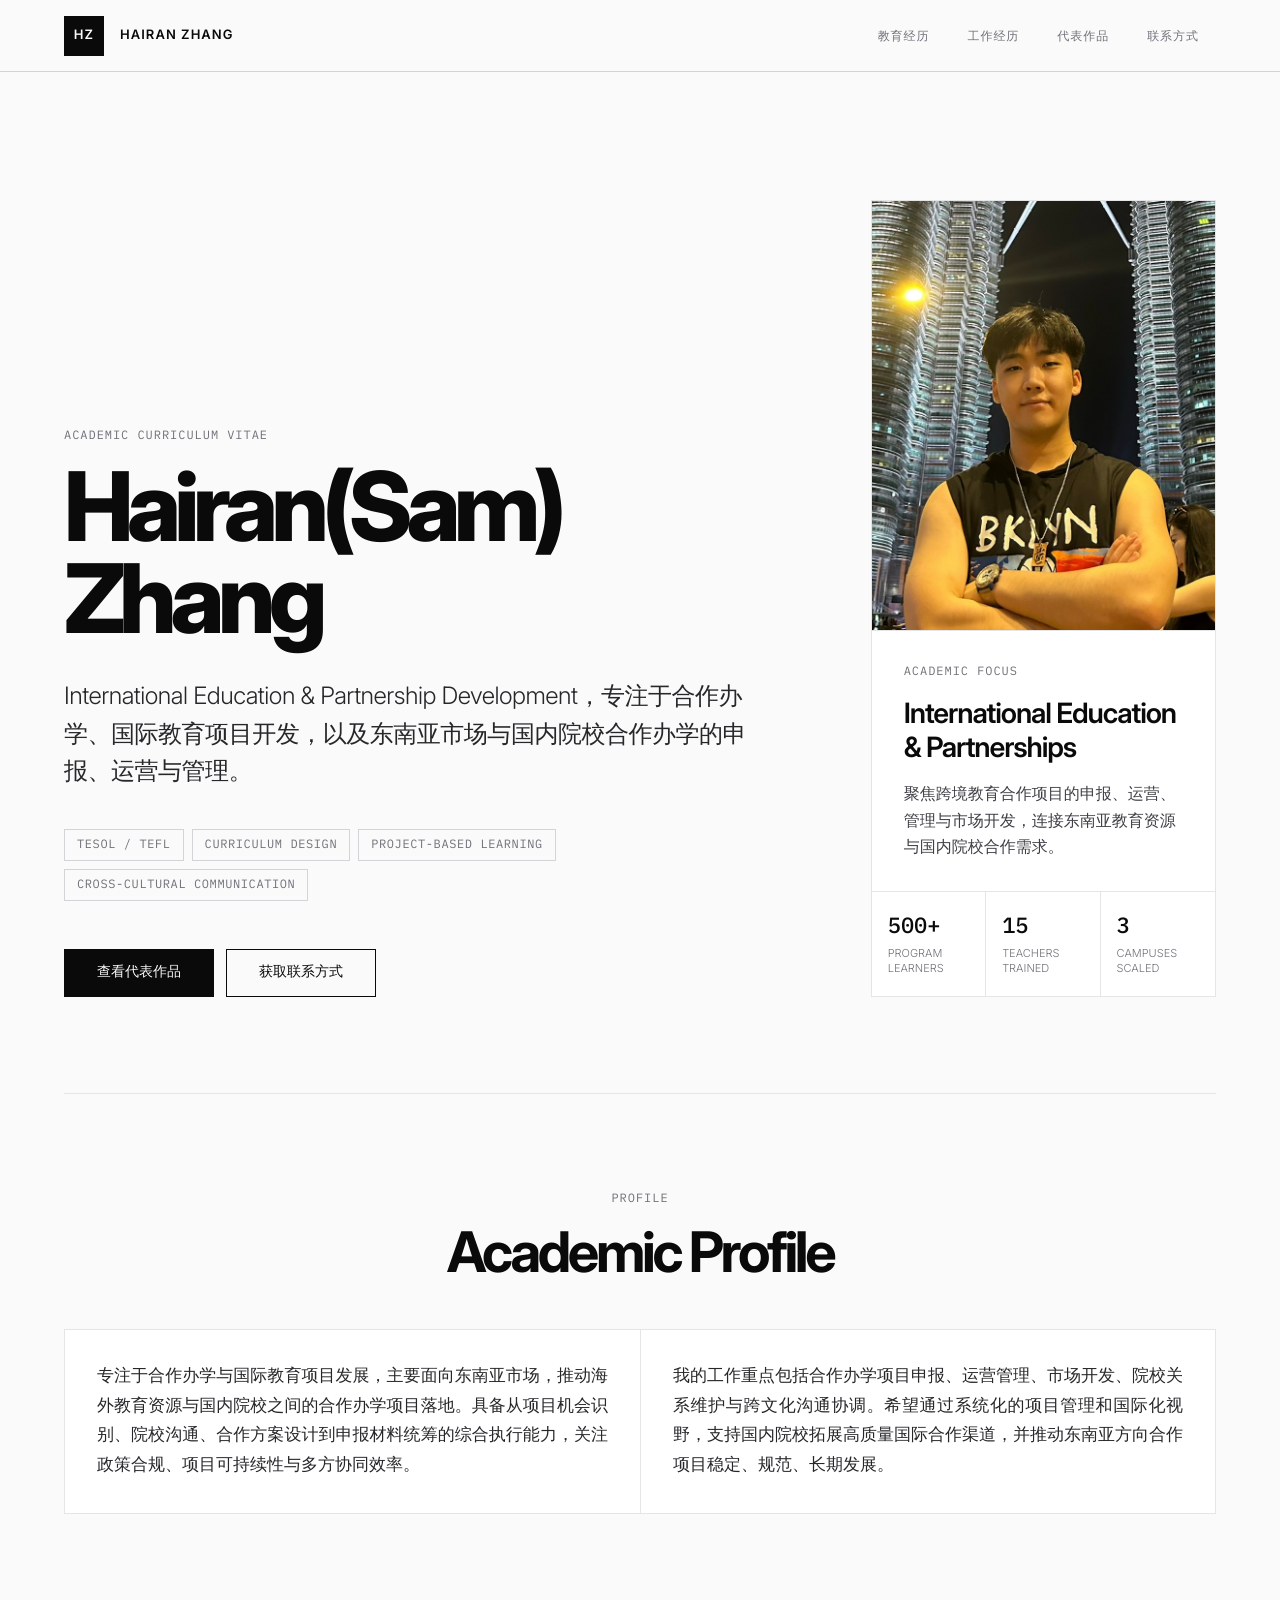
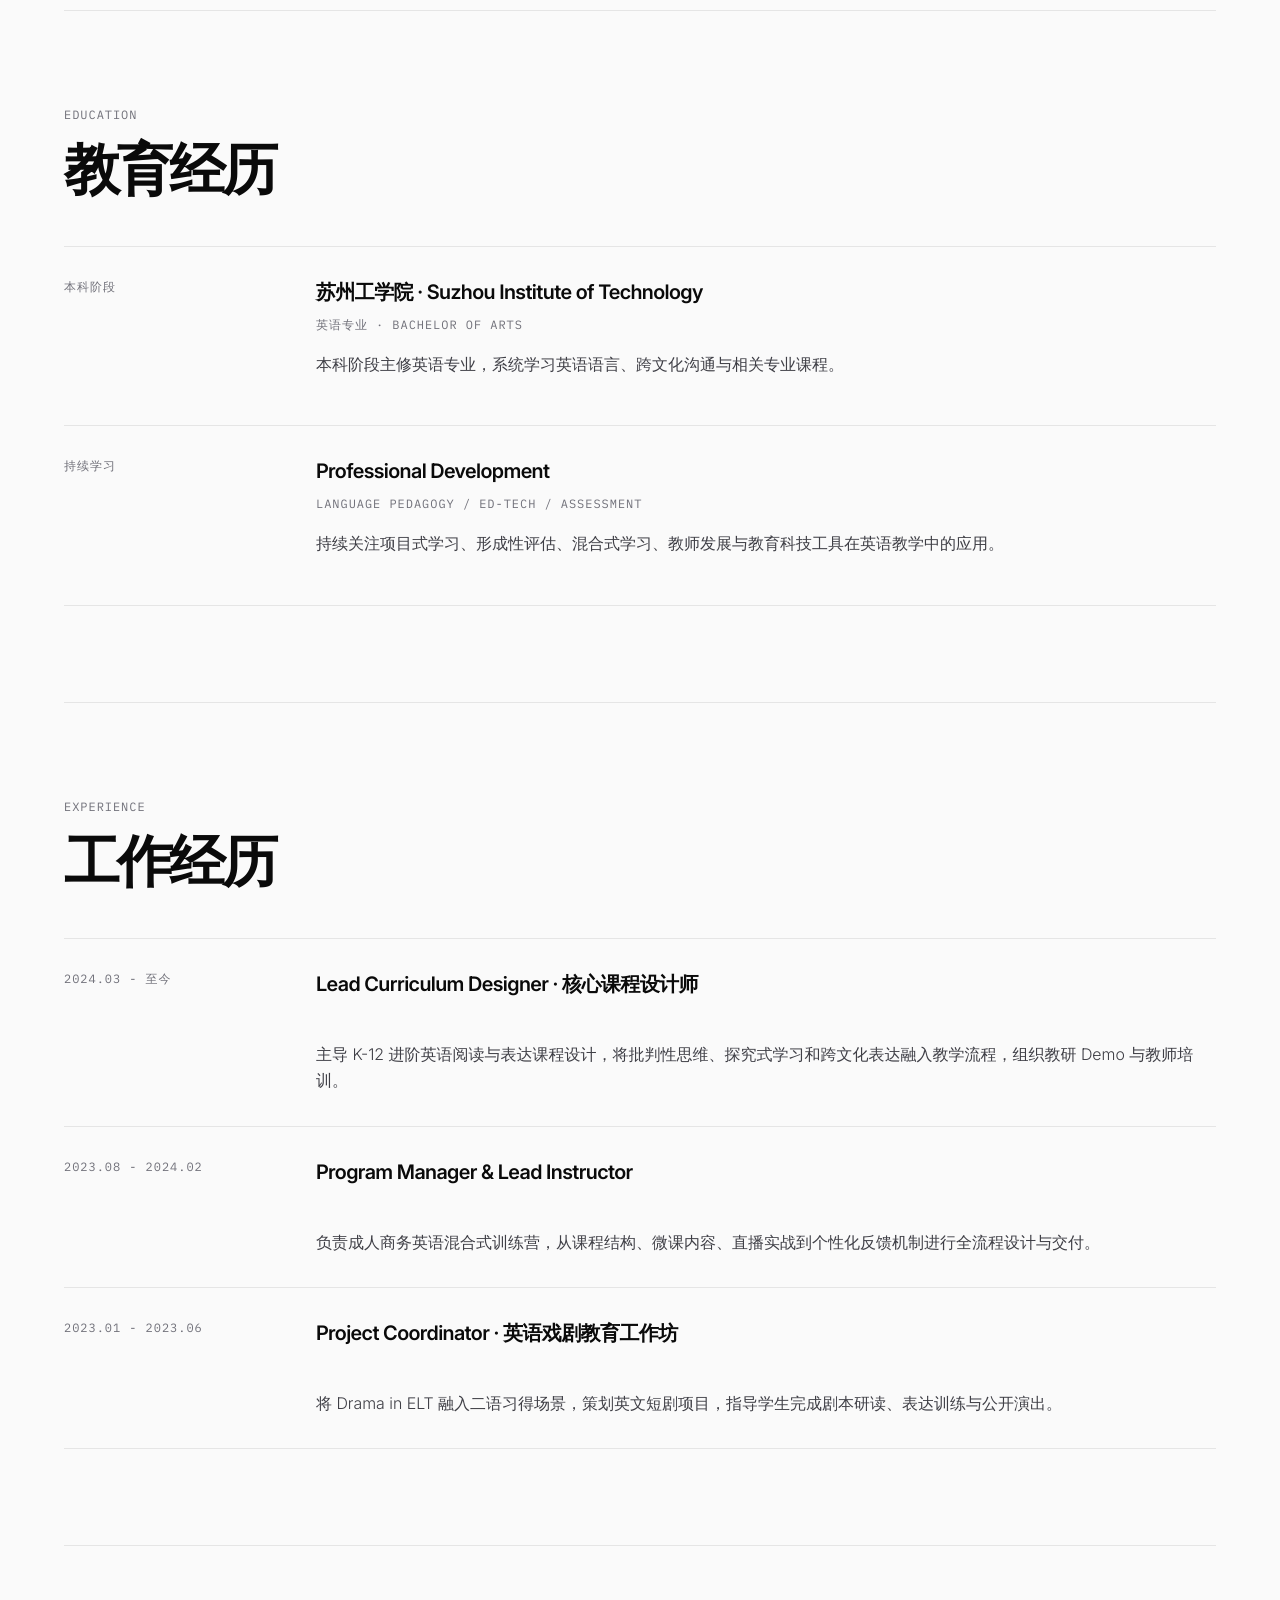
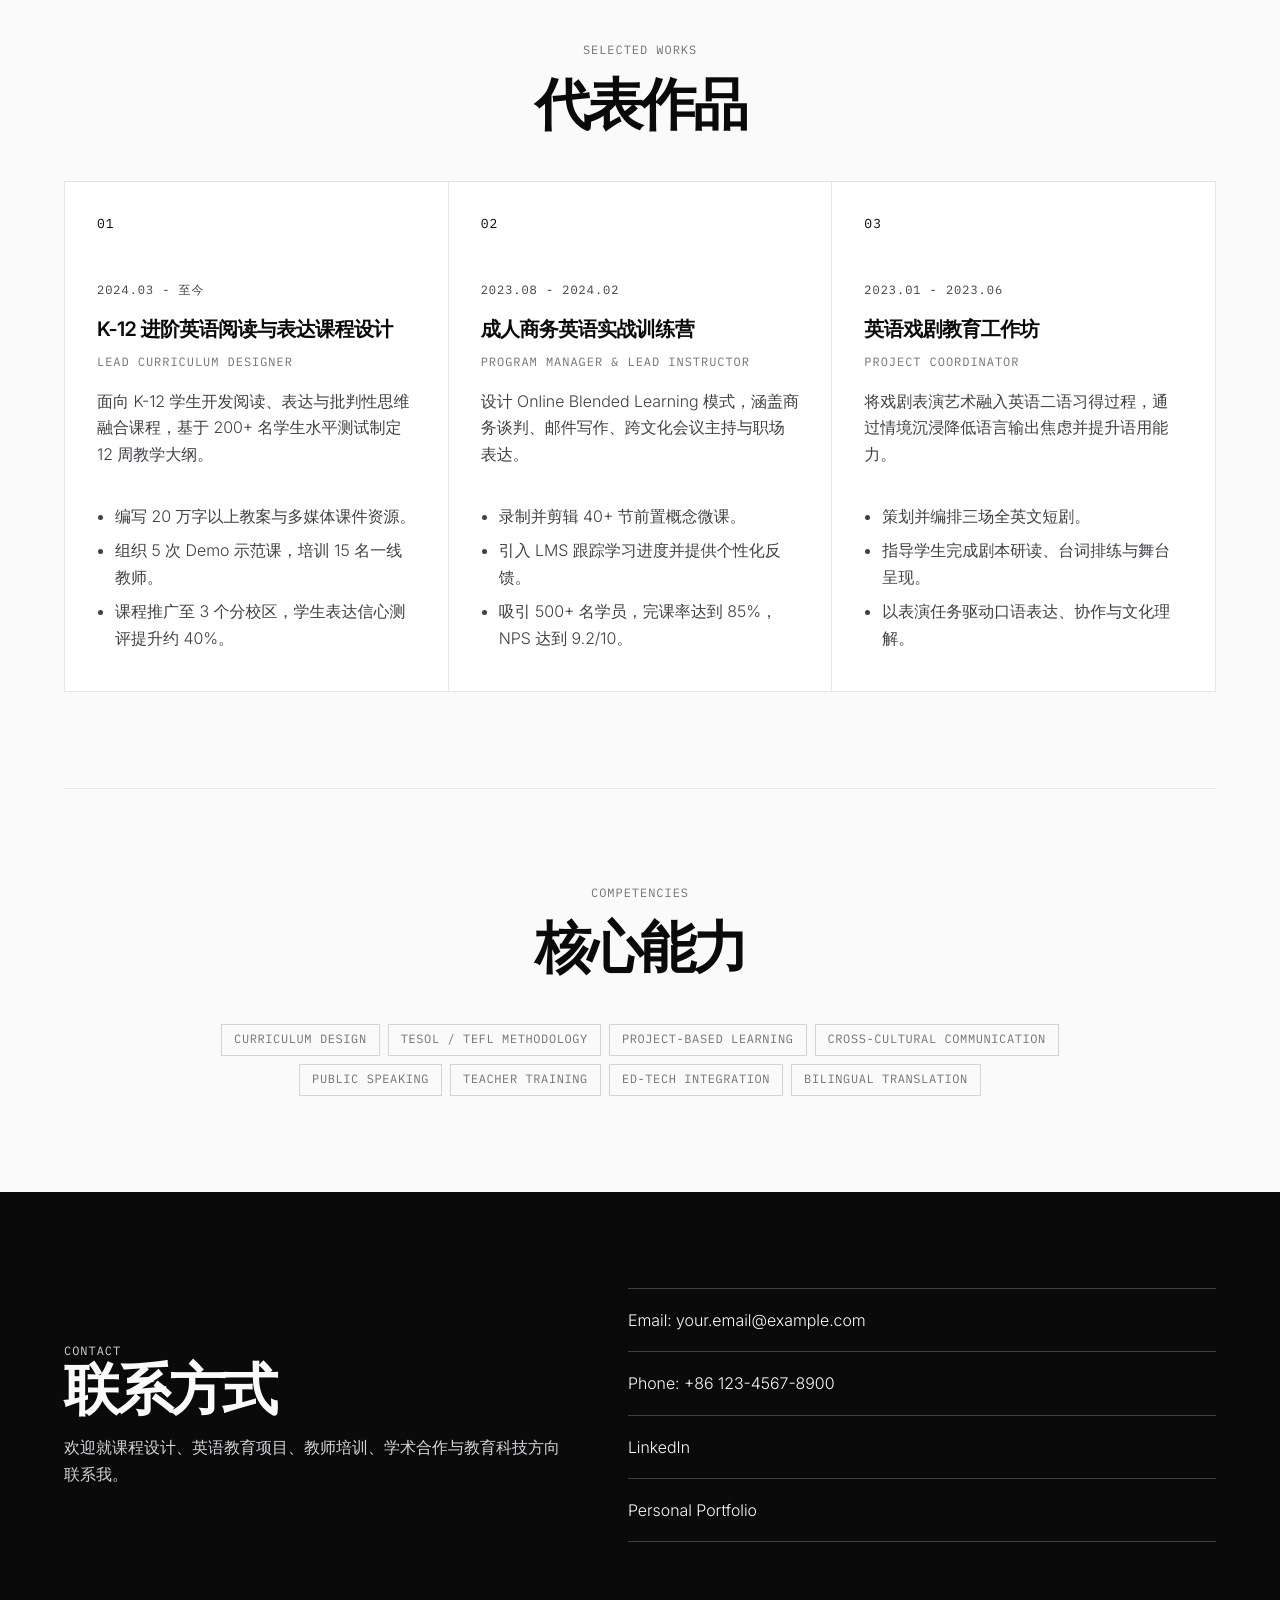
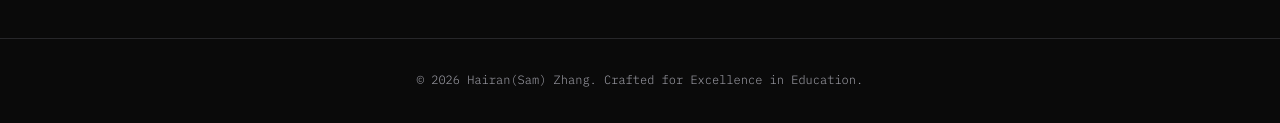
==== index.html @ f19b1bd4 "Update CV education details" ====
<!DOCTYPE html>
<html lang="zh-CN">
<head>
  <meta charset="UTF-8" />
  <meta name="viewport" content="width=device-width, initial-scale=1.0" />
  <meta name="description" content="Hairan(Sam) Zhang 的 academic CV 网页，展示教育经历、工作经历、代表作品与联系方式。" />
  <meta name="keywords" content="Hairan Zhang, Sam Zhang, Academic CV, English Education, Curriculum Design, TESOL" />
  <meta name="author" content="Hairan(Sam) Zhang" />
  <title>Hairan(Sam) Zhang | Academic CV</title>
  <link rel="preconnect" href="https://fonts.googleapis.com" />
  <link rel="preconnect" href="https://fonts.gstatic.com" crossorigin />
  <link href="https://fonts.googleapis.com/css2?family=IBM+Plex+Mono:wght@400;500&family=Inter:wght@300;400;500;600;700;800&display=swap" rel="stylesheet" />
  <link rel="stylesheet" href="./styles.css" />
</head>
<body>
  <div class="ambient ambient-one"></div>
  <div class="ambient ambient-two"></div>

  <header class="site-header">
    <a class="logo" href="#home" aria-label="返回首页">
      <span>HZ</span>
      Hairan Zhang
    </a>

    <button class="menu-button" type="button" aria-label="打开导航菜单">
      <span></span>
      <span></span>
      <span></span>
    </button>

    <nav class="nav" aria-label="主导航">
      <a href="#education">教育经历</a>
      <a href="#experience">工作经历</a>
      <a href="#works">代表作品</a>
      <a href="#contact">联系方式</a>
    </nav>
  </header>

  <main>
    <section id="home" class="hero academic-hero">
      <div class="hero-content">
        <p class="eyebrow">Academic Curriculum Vitae</p>
        <h1>Hairan(Sam) Zhang</h1>
        <p class="hero-text">
          International Education & Partnership Development，专注于合作办学、国际教育项目开发，以及东南亚市场与国内院校合作办学的申报、运营与管理。
        </p>

        <div class="hero-meta" aria-label="研究方向">
          <span>TESOL / TEFL</span>
          <span>Curriculum Design</span>
          <span>Project-Based Learning</span>
          <span>Cross-Cultural Communication</span>
        </div>

        <div class="hero-actions">
          <a class="button primary" href="#works">查看代表作品</a>
          <a class="button secondary" href="#contact">获取联系方式</a>
        </div>
      </div>

      <aside class="profile-panel" aria-label="个人概览">
        <div class="portrait-ring">
          <img src="./assets/hairan-zhang.jpeg" alt="Hairan Zhang 头像" />
        </div>
        <div class="profile-card-body">
          <p class="panel-label">Academic Focus</p>
          <h2>International Education & Partnerships</h2>
          <p>
            聚焦跨境教育合作项目的申报、运营、管理与市场开发，连接东南亚教育资源与国内院校合作需求。
          </p>
        </div>
        <div class="stats-grid">
          <div>
            <strong>500+</strong>
            <span>Program Learners</span>
          </div>
          <div>
            <strong>15</strong>
            <span>Teachers Trained</span>
          </div>
          <div>
            <strong>3</strong>
            <span>Campuses Scaled</span>
          </div>
        </div>
      </aside>
    </section>

    <section class="section intro-section">
      <div class="section-heading centered">
        <p>Profile</p>
        <h2>Academic Profile</h2>
      </div>
      <div class="statement-card">
        <p>
          专注于合作办学与国际教育项目发展，主要面向东南亚市场，推动海外教育资源与国内院校之间的合作办学项目落地。具备从项目机会识别、院校沟通、合作方案设计到申报材料统筹的综合执行能力，关注政策合规、项目可持续性与多方协同效率。
        </p>
        <p>
          我的工作重点包括合作办学项目申报、运营管理、市场开发、院校关系维护与跨文化沟通协调。希望通过系统化的项目管理和国际化视野，支持国内院校拓展高质量国际合作渠道，并推动东南亚方向合作项目稳定、规范、长期发展。
        </p>
      </div>
    </section>

    <section id="education" class="section fancy-section">
      <div class="section-heading">
        <p>Education</p>
        <h2>教育经历</h2>
      </div>

      <div class="academic-list">
        <article class="academic-item featured">
          <div class="date-pill">本科阶段</div>
          <div>
            <h3>苏州工学院 · Suzhou Institute of Technology</h3>
            <p class="role">英语专业 · Bachelor of Arts</p>
            <p>本科阶段主修英语专业，系统学习英语语言、跨文化沟通与相关专业课程。</p>
          </div>
        </article>

        <article class="academic-item">
          <div class="date-pill">持续学习</div>
          <div>
            <h3>Professional Development</h3>
            <p class="role">Language Pedagogy / Ed-Tech / Assessment</p>
            <p>持续关注项目式学习、形成性评估、混合式学习、教师发展与教育科技工具在英语教学中的应用。</p>
          </div>
        </article>
      </div>
    </section>

    <section id="experience" class="section">
      <div class="section-heading">
        <p>Experience</p>
        <h2>工作经历</h2>
      </div>

      <div class="timeline luxe-timeline">
        <article>
          <span>2024.03 - 至今</span>
          <h3>Lead Curriculum Designer · 核心课程设计师</h3>
          <p>主导 K-12 进阶英语阅读与表达课程设计，将批判性思维、探究式学习和跨文化表达融入教学流程，组织教研 Demo 与教师培训。</p>
        </article>
        <article>
          <span>2023.08 - 2024.02</span>
          <h3>Program Manager & Lead Instructor</h3>
          <p>负责成人商务英语混合式训练营，从课程结构、微课内容、直播实战到个性化反馈机制进行全流程设计与交付。</p>
        </article>
        <article>
          <span>2023.01 - 2023.06</span>
          <h3>Project Coordinator · 英语戏剧教育工作坊</h3>
          <p>将 Drama in ELT 融入二语习得场景，策划英文短剧项目，指导学生完成剧本研读、表达训练与公开演出。</p>
        </article>
      </div>
    </section>

    <section id="works" class="section fancy-section">
      <div class="section-heading centered">
        <p>Selected Works</p>
        <h2>代表作品</h2>
      </div>

      <div class="works-grid">
        <article class="work-card">
          <div class="work-index">01</div>
          <p class="work-date">2024.03 - 至今</p>
          <h3>K-12 进阶英语阅读与表达课程设计</h3>
          <p class="work-role">Lead Curriculum Designer</p>
          <p>面向 K-12 学生开发阅读、表达与批判性思维融合课程，基于 200+ 名学生水平测试制定 12 周教学大纲。</p>
          <ul>
            <li>编写 20 万字以上教案与多媒体课件资源。</li>
            <li>组织 5 次 Demo 示范课，培训 15 名一线教师。</li>
            <li>课程推广至 3 个分校区，学生表达信心测评提升约 40%。</li>
          </ul>
        </article>

        <article class="work-card highlight-card">
          <div class="work-index">02</div>
          <p class="work-date">2023.08 - 2024.02</p>
          <h3>成人商务英语实战训练营</h3>
          <p class="work-role">Program Manager & Lead Instructor</p>
          <p>设计 Online Blended Learning 模式，涵盖商务谈判、邮件写作、跨文化会议主持与职场表达。</p>
          <ul>
            <li>录制并剪辑 40+ 节前置概念微课。</li>
            <li>引入 LMS 跟踪学习进度并提供个性化反馈。</li>
            <li>吸引 500+ 名学员，完课率达到 85%，NPS 达到 9.2/10。</li>
          </ul>
        </article>

        <article class="work-card">
          <div class="work-index">03</div>
          <p class="work-date">2023.01 - 2023.06</p>
          <h3>英语戏剧教育工作坊</h3>
          <p class="work-role">Project Coordinator</p>
          <p>将戏剧表演艺术融入英语二语习得过程，通过情境沉浸降低语言输出焦虑并提升语用能力。</p>
          <ul>
            <li>策划并编排三场全英文短剧。</li>
            <li>指导学生完成剧本研读、台词排练与舞台呈现。</li>
            <li>以表演任务驱动口语表达、协作与文化理解。</li>
          </ul>
        </article>
      </div>
    </section>

    <section class="section competencies-section">
      <div class="section-heading centered">
        <p>Competencies</p>
        <h2>核心能力</h2>
      </div>
      <div class="skills-container">
        <span class="skill-tag">Curriculum Design</span>
        <span class="skill-tag">TESOL / TEFL Methodology</span>
        <span class="skill-tag">Project-Based Learning</span>
        <span class="skill-tag">Cross-Cultural Communication</span>
        <span class="skill-tag">Public Speaking</span>
        <span class="skill-tag">Teacher Training</span>
        <span class="skill-tag">Ed-Tech Integration</span>
        <span class="skill-tag">Bilingual Translation</span>
      </div>
    </section>

    <section id="contact" class="section contact-section academic-contact">
      <div class="contact-shell">
        <div>
          <p class="eyebrow">Contact</p>
          <h2>联系方式</h2>
          <p>欢迎就课程设计、英语教育项目、教师培训、学术合作与教育科技方向联系我。</p>
        </div>
        <div class="contact-links">
          <a href="mailto:your.email@example.com">Email: your.email@example.com</a>
          <a href="tel:+8612345678900">Phone: +86 123-4567-8900</a>
          <a href="https://linkedin.com/in/yourprofile" target="_blank" rel="noopener noreferrer">LinkedIn</a>
          <a href="https://github.com/yourusername" target="_blank" rel="noopener noreferrer">Personal Portfolio</a>
        </div>
      </div>
    </section>
  </main>

  <footer class="site-footer">
    <p>© <span id="year"></span> Hairan(Sam) Zhang. Crafted for Excellence in Education.</p>
  </footer>

  <script src="./styles.js"></script>
</body>
</html>
---- styles.css ----
:root {
  --color-primary: #0a0a0a;
  --color-secondary: #fafafa;
  --color-tertiary: #d4d4d8;
  --color-muted: #71717a;
  --color-soft: #f4f4f5;
  --color-card: #ffffff;
  --color-line: #e5e5e5;
  --space-page: clamp(20px, 5vw, 72px);
  --max-width: 1180px;
}

* {
  box-sizing: border-box;
}

html {
  scroll-behavior: smooth;
}

body {
  min-height: 100vh;
  margin: 0;
  color: var(--color-primary);
  background: var(--color-secondary);
  font-family: "Inter", "PingFang SC", "Microsoft YaHei", sans-serif;
  font-size: 16px;
  font-weight: 300;
  line-height: 1.65;
  overflow-x: hidden;
  text-rendering: geometricPrecision;
}

body::before,
body::after,
.ambient {
  display: none;
}

a {
  color: inherit;
  text-decoration: none;
}

img {
  display: block;
  max-width: 100%;
}

::selection {
  color: var(--color-secondary);
  background: var(--color-primary);
}

:focus-visible {
  outline: 2px solid var(--color-primary);
  outline-offset: 2px;
}

.site-header {
  position: sticky;
  top: 0;
  z-index: 20;
  display: flex;
  align-items: center;
  justify-content: space-between;
  width: 100%;
  min-height: 72px;
  padding: 0 var(--space-page);
  background: rgba(250, 250, 250, 0.92);
  border-bottom: 1px solid var(--color-tertiary);
  backdrop-filter: blur(12px);
}

.logo {
  display: inline-flex;
  gap: 16px;
  align-items: center;
  font-size: 13px;
  font-weight: 600;
  letter-spacing: 0.08em;
  text-transform: uppercase;
}

.logo span {
  display: inline-grid;
  width: 40px;
  height: 40px;
  color: var(--color-secondary);
  background: var(--color-primary);
  place-items: center;
}

.nav {
  display: flex;
  gap: 4px;
  align-items: center;
  color: var(--color-muted);
  font-size: 12px;
  font-weight: 400;
  letter-spacing: 0.08em;
  text-transform: uppercase;
}

.nav a {
  padding: 12px 16px;
  border: 1px solid transparent;
  transition: color 160ms ease, background 160ms ease, border-color 160ms ease;
}

.nav a:hover {
  color: var(--color-primary);
  background: var(--color-soft);
  border-color: var(--color-line);
}

.menu-button {
  display: none;
  width: 44px;
  height: 44px;
  padding: 0;
  background: transparent;
  border: 1px solid var(--color-primary);
  cursor: pointer;
}

.menu-button span {
  display: block;
  width: 18px;
  height: 1px;
  margin: 5px auto;
  background: var(--color-primary);
}

.hero {
  display: grid;
  grid-template-columns: minmax(0, 1.35fr) minmax(320px, 0.65fr);
  gap: clamp(48px, 7vw, 96px);
  align-items: end;
  width: min(var(--max-width), calc(100% - var(--space-page) * 2));
  min-height: calc(100vh - 72px);
  margin: 0 auto;
  padding: clamp(80px, 10vw, 128px) 0 96px;
}

.eyebrow,
.panel-label,
.section-heading p,
.work-date,
.timeline span,
.date-pill,
.work-role,
.role {
  margin: 0 0 16px;
  color: var(--color-muted);
  font-family: "IBM Plex Mono", "SFMono-Regular", Consolas, monospace;
  font-size: 12px;
  font-weight: 400;
  line-height: 1.5;
  letter-spacing: 0.08em;
  text-transform: uppercase;
}

.hero h1 {
  max-width: 820px;
  margin: 0;
  font-size: clamp(48px, 8vw, 96px);
  font-weight: 800;
  line-height: 0.96;
  letter-spacing: -0.07em;
}

.hero-text {
  max-width: 720px;
  margin: 32px 0 0;
  color: #27272a;
  font-size: clamp(18px, 2vw, 24px);
  font-weight: 300;
  line-height: 1.55;
  letter-spacing: -0.02em;
}

.hero-meta {
  display: flex;
  flex-wrap: wrap;
  gap: 8px;
  margin-top: 40px;
}

.hero-meta span,
.skill-tag {
  display: inline-flex;
  align-items: center;
  min-height: 28px;
  padding: 5px 12px;
  color: var(--color-muted);
  background: transparent;
  border: 1px solid var(--color-tertiary);
  font-family: "IBM Plex Mono", "SFMono-Regular", Consolas, monospace;
  font-size: 12px;
  font-weight: 400;
  letter-spacing: 0.05em;
  text-transform: uppercase;
  transition: color 160ms ease, background 160ms ease, border-color 160ms ease;
}

.hero-meta span:hover,
.skill-tag:hover {
  color: var(--color-primary);
  background: var(--color-soft);
  border-color: var(--color-primary);
}

.hero-actions {
  display: flex;
  flex-wrap: wrap;
  gap: 12px;
  margin-top: 48px;
}

.button {
  display: inline-flex;
  align-items: center;
  justify-content: center;
  min-width: 128px;
  min-height: 48px;
  padding: 13px 32px;
  border: 1px solid var(--color-primary);
  font-size: 14px;
  font-weight: 500;
  line-height: 1.35;
  transition: color 160ms ease, background 160ms ease, border-color 160ms ease;
}

.button.primary {
  color: var(--color-secondary);
  background: var(--color-primary);
}

.button.primary:hover {
  color: var(--color-primary);
  background: transparent;
}

.button.secondary {
  color: var(--color-primary);
  background: transparent;
}

.button.secondary:hover {
  color: var(--color-secondary);
  background: var(--color-primary);
}

.profile-panel,
.statement-card,
.academic-item,
.luxe-timeline article,
.work-card,
.contact-shell {
  position: relative;
  background: var(--color-card);
  border: 1px solid var(--color-line);
}

.profile-panel {
  padding: 0;
  align-self: center;
}

.portrait-ring {
  padding: 0;
  background: var(--color-card);
  border-bottom: 1px solid var(--color-line);
}

.portrait-ring img {
  width: 100%;
  aspect-ratio: 4 / 5;
  object-fit: cover;
  background: var(--color-soft);
  filter: none;
}

.profile-card-body {
  padding: 32px;
}

.profile-card-body h2 {
  margin: 0 0 16px;
  font-size: 28px;
  font-weight: 600;
  line-height: 1.2;
  letter-spacing: -0.04em;
}

.profile-card-body p:last-child {
  margin: 0;
  color: #3f3f46;
}

.stats-grid {
  display: grid;
  grid-template-columns: repeat(3, 1fr);
  border-top: 1px solid var(--color-line);
}

.stats-grid div {
  padding: 20px 16px;
  border-right: 1px solid var(--color-line);
}

.stats-grid div:last-child {
  border-right: 0;
}

.stats-grid strong,
.stats-grid span {
  display: block;
}

.stats-grid strong {
  font-family: "IBM Plex Mono", "SFMono-Regular", Consolas, monospace;
  font-size: 22px;
  font-weight: 500;
  line-height: 1.25;
}

.stats-grid span {
  margin-top: 6px;
  color: var(--color-muted);
  font-size: 11px;
  line-height: 1.35;
  text-transform: uppercase;
}

.section {
  position: relative;
  width: min(var(--max-width), calc(100% - var(--space-page) * 2));
  margin: 0 auto;
  padding: 96px 0;
  border-top: 1px solid var(--color-line);
}

.section-heading {
  max-width: 780px;
  margin-bottom: 48px;
}

.section-heading.centered {
  margin-right: auto;
  margin-left: auto;
  text-align: center;
}

.section-heading h2,
.contact-shell h2 {
  margin: 0;
  font-size: clamp(32px, 5vw, 56px);
  font-weight: 700;
  line-height: 1.02;
  letter-spacing: -0.06em;
}

.statement-card {
  display: grid;
  grid-template-columns: repeat(2, minmax(0, 1fr));
  gap: 0;
  max-width: 100%;
  margin: 0 auto;
}

.statement-card p {
  margin: 0;
  padding: 32px;
  color: #27272a;
  font-size: 17px;
  line-height: 1.75;
  text-align: justify;
}

.statement-card p + p {
  border-left: 1px solid var(--color-line);
}

.academic-list,
.timeline {
  display: grid;
  gap: 0;
  border-top: 1px solid var(--color-line);
}

.academic-item {
  display: grid;
  grid-template-columns: 220px minmax(0, 1fr);
  gap: 32px;
  align-items: start;
  min-height: 48px;
  padding: 32px 0;
  background: transparent;
  border-width: 0 0 1px;
}

.date-pill {
  display: inline-flex;
  justify-content: flex-start;
  padding: 0;
  color: var(--color-muted);
  background: transparent;
  border: 0;
}

.academic-item h3,
.timeline h3,
.work-card h3 {
  margin: 0 0 12px;
  font-size: 20px;
  font-weight: 600;
  line-height: 1.3;
  letter-spacing: -0.03em;
}

.academic-item p,
.timeline p,
.work-card p,
.work-card li,
.contact-shell p {
  color: #3f3f46;
}

.academic-item p,
.timeline p,
.work-card p {
  margin-top: 0;
}

.role,
.work-role {
  color: var(--color-muted) !important;
}

.luxe-timeline article {
  display: grid;
  grid-template-columns: 220px minmax(0, 1fr);
  gap: 32px;
  padding: 32px 0;
  background: transparent;
  border-width: 0 0 1px;
}

.luxe-timeline article::before {
  content: none;
}

.timeline span {
  grid-row: 1 / span 2;
}

.timeline p {
  margin: 0;
}

.works-grid {
  display: grid;
  grid-template-columns: repeat(3, minmax(0, 1fr));
  gap: 0;
  border-top: 1px solid var(--color-line);
  border-left: 1px solid var(--color-line);
}

.work-card {
  display: flex;
  flex-direction: column;
  min-height: 100%;
  padding: 32px;
  border-width: 0 1px 1px 0;
  transition: background 160ms ease, border-color 160ms ease;
}

.work-card:hover {
  background: var(--color-soft);
  border-color: var(--color-primary);
}

.work-index {
  margin-bottom: 48px;
  font-family: "IBM Plex Mono", "SFMono-Regular", Consolas, monospace;
  font-size: 13px;
  font-weight: 400;
  line-height: 1.5;
  letter-spacing: 0.08em;
}

.work-card ul {
  padding-left: 18px;
  margin: 20px 0 0;
}

.work-card li {
  margin-bottom: 8px;
}

.skills-container {
  display: flex;
  flex-wrap: wrap;
  gap: 8px;
  justify-content: center;
  max-width: 900px;
  margin: 0 auto;
}

.contact-section {
  width: 100%;
  max-width: none;
  padding: 0;
  color: var(--color-secondary);
  background: var(--color-primary);
  border-top: 0;
}

.contact-shell {
  display: grid;
  grid-template-columns: minmax(0, 0.85fr) minmax(280px, 1fr);
  gap: 64px;
  align-items: center;
  width: min(var(--max-width), calc(100% - var(--space-page) * 2));
  margin: 0 auto;
  padding: 96px 0;
  color: var(--color-secondary);
  background: transparent;
  border: 0;
}

.contact-shell .eyebrow,
.contact-shell p {
  color: #d4d4d8;
}

.contact-shell p {
  margin-bottom: 0;
}

.contact-links {
  display: grid;
  border-top: 1px solid #3f3f46;
}

.contact-links a {
  padding: 18px 0;
  color: var(--color-secondary);
  background: transparent;
  border-bottom: 1px solid #3f3f46;
  font-size: 16px;
  font-weight: 300;
  transition: color 160ms ease, padding 160ms ease;
}

.contact-links a:hover {
  color: var(--color-secondary);
  padding-left: 16px;
}

.site-footer {
  padding: 32px var(--space-page);
  color: #a1a1aa;
  background: var(--color-primary);
  border-top: 1px solid #27272a;
  text-align: center;
}

.site-footer p {
  margin: 0;
  font-family: "IBM Plex Mono", "SFMono-Regular", Consolas, monospace;
  font-size: 12px;
}

@media (max-width: 980px) {
  .hero,
  .contact-shell {
    grid-template-columns: 1fr;
  }

  .profile-panel {
    max-width: 520px;
  }

  .works-grid,
  .statement-card {
    grid-template-columns: 1fr;
  }

  .statement-card p + p {
    border-top: 1px solid var(--color-line);
    border-left: 0;
  }
}

@media (max-width: 760px) {
  .site-header {
    min-height: 64px;
  }

  .menu-button {
    display: block;
  }

  .nav {
    position: absolute;
    top: 64px;
    right: 0;
    left: 0;
    display: none;
    flex-direction: column;
    align-items: stretch;
    gap: 0;
    padding: 0 var(--space-page) 16px;
    background: var(--color-secondary);
    border-bottom: 1px solid var(--color-tertiary);
  }

  .nav.open {
    display: flex;
  }

  .nav a {
    padding: 14px 0;
    border-width: 0 0 1px;
    border-color: var(--color-line);
  }

  .logo {
    font-size: 12px;
  }

  .logo span {
    width: 36px;
    height: 36px;
  }

  .hero {
    width: min(100% - 40px, var(--max-width));
    min-height: auto;
    padding-top: 72px;
    padding-bottom: 72px;
  }

  .hero h1 {
    font-size: clamp(44px, 16vw, 64px);
  }

  .hero-text {
    font-size: 18px;
  }

  .section {
    width: min(100% - 40px, var(--max-width));
    padding: 72px 0;
  }

  .statement-card p,
  .work-card,
  .profile-card-body {
    padding: 24px;
  }

  .academic-item,
  .luxe-timeline article {
    grid-template-columns: 1fr;
    gap: 4px;
    padding: 28px 0;
  }

  .timeline span {
    grid-row: auto;
  }

  .stats-grid {
    grid-template-columns: 1fr;
  }

  .stats-grid div {
    border-right: 0;
    border-bottom: 1px solid var(--color-line);
  }

  .stats-grid div:last-child {
    border-bottom: 0;
  }

  .contact-shell {
    width: min(100% - 40px, var(--max-width));
    gap: 40px;
    padding: 72px 0;
  }
}
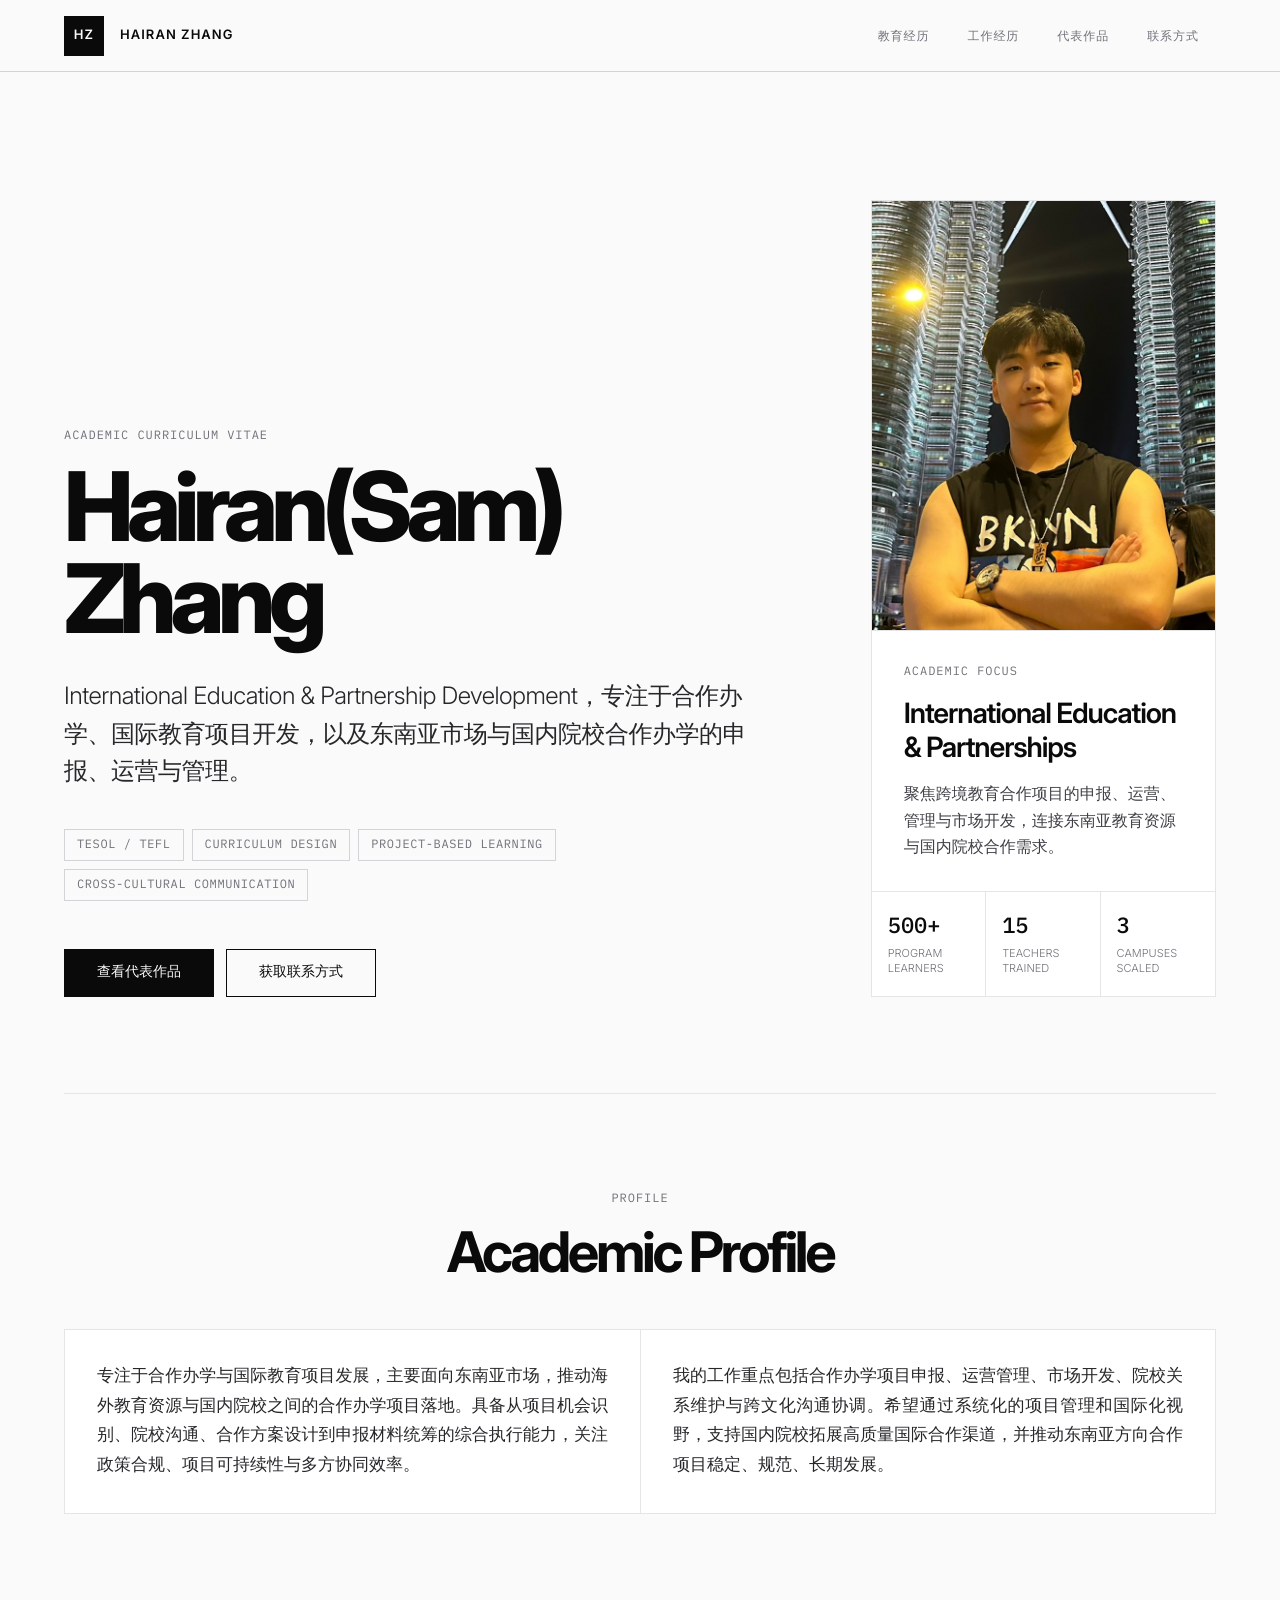
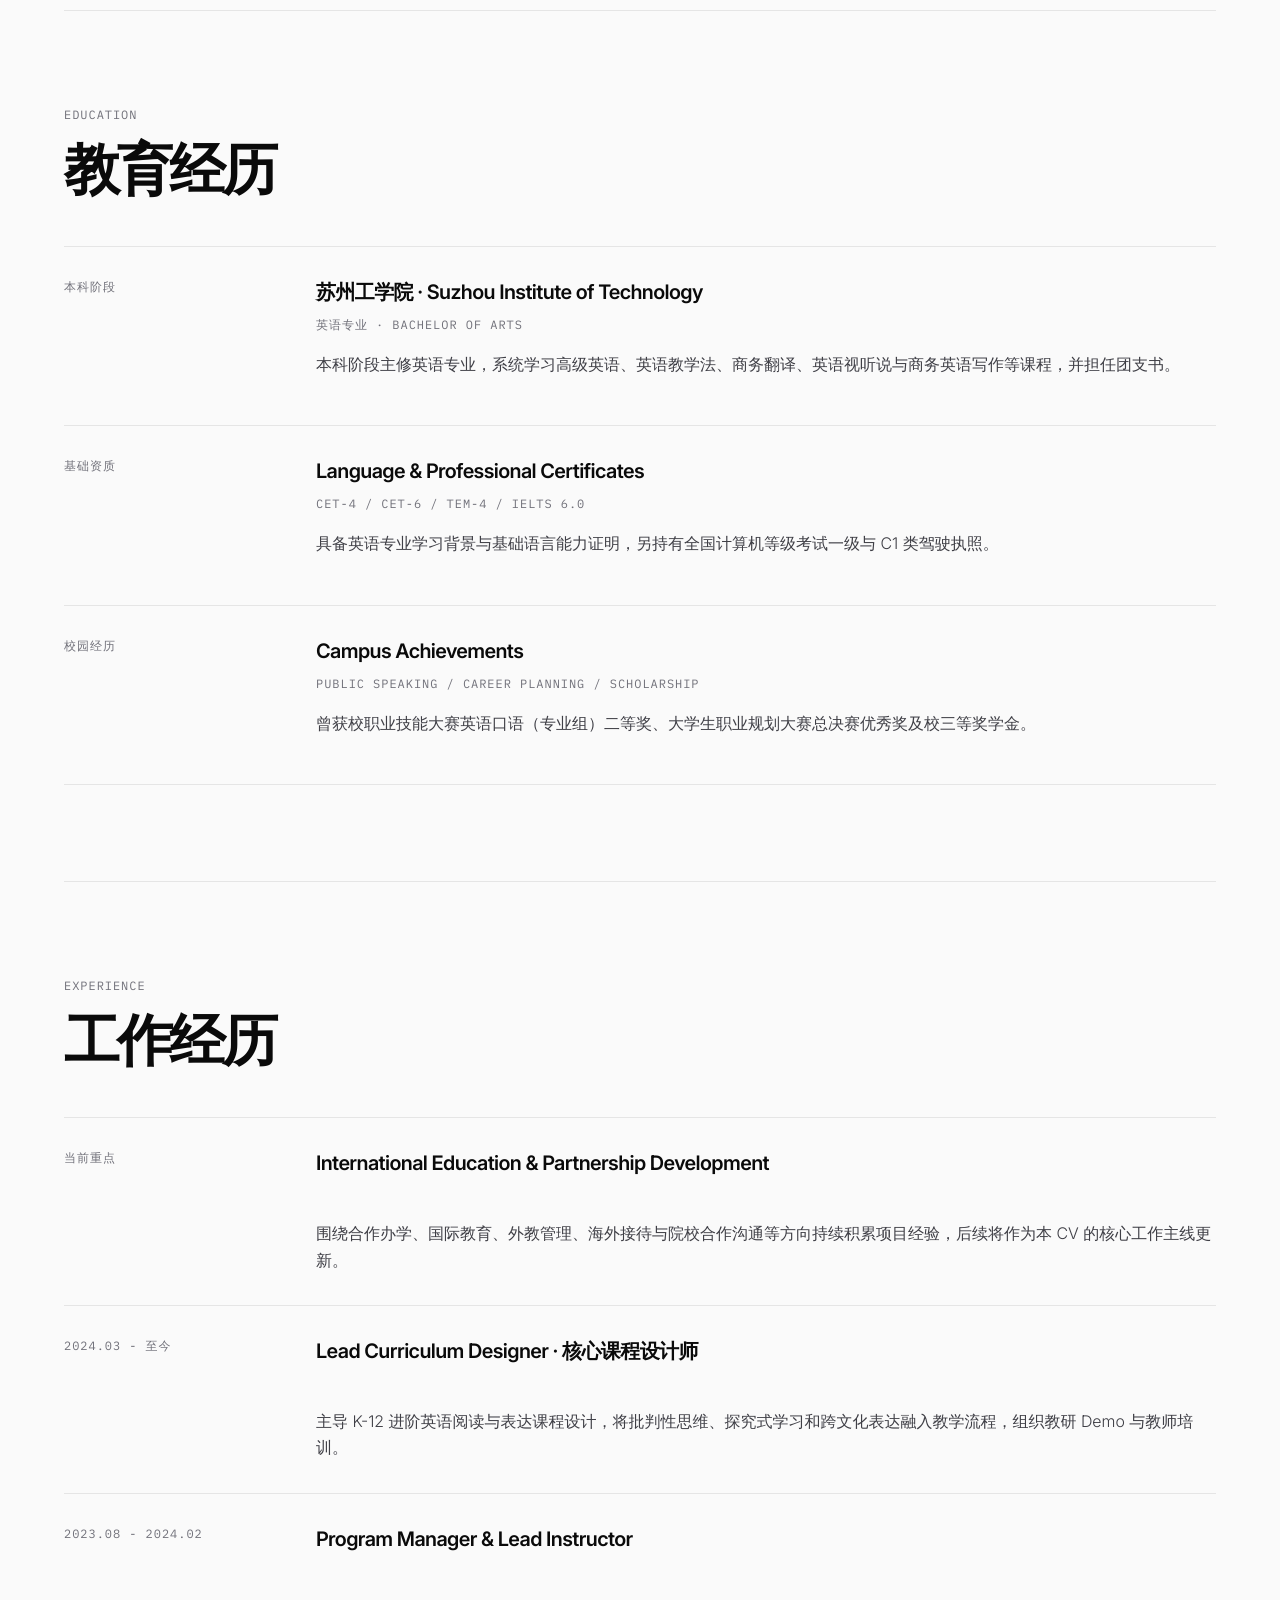
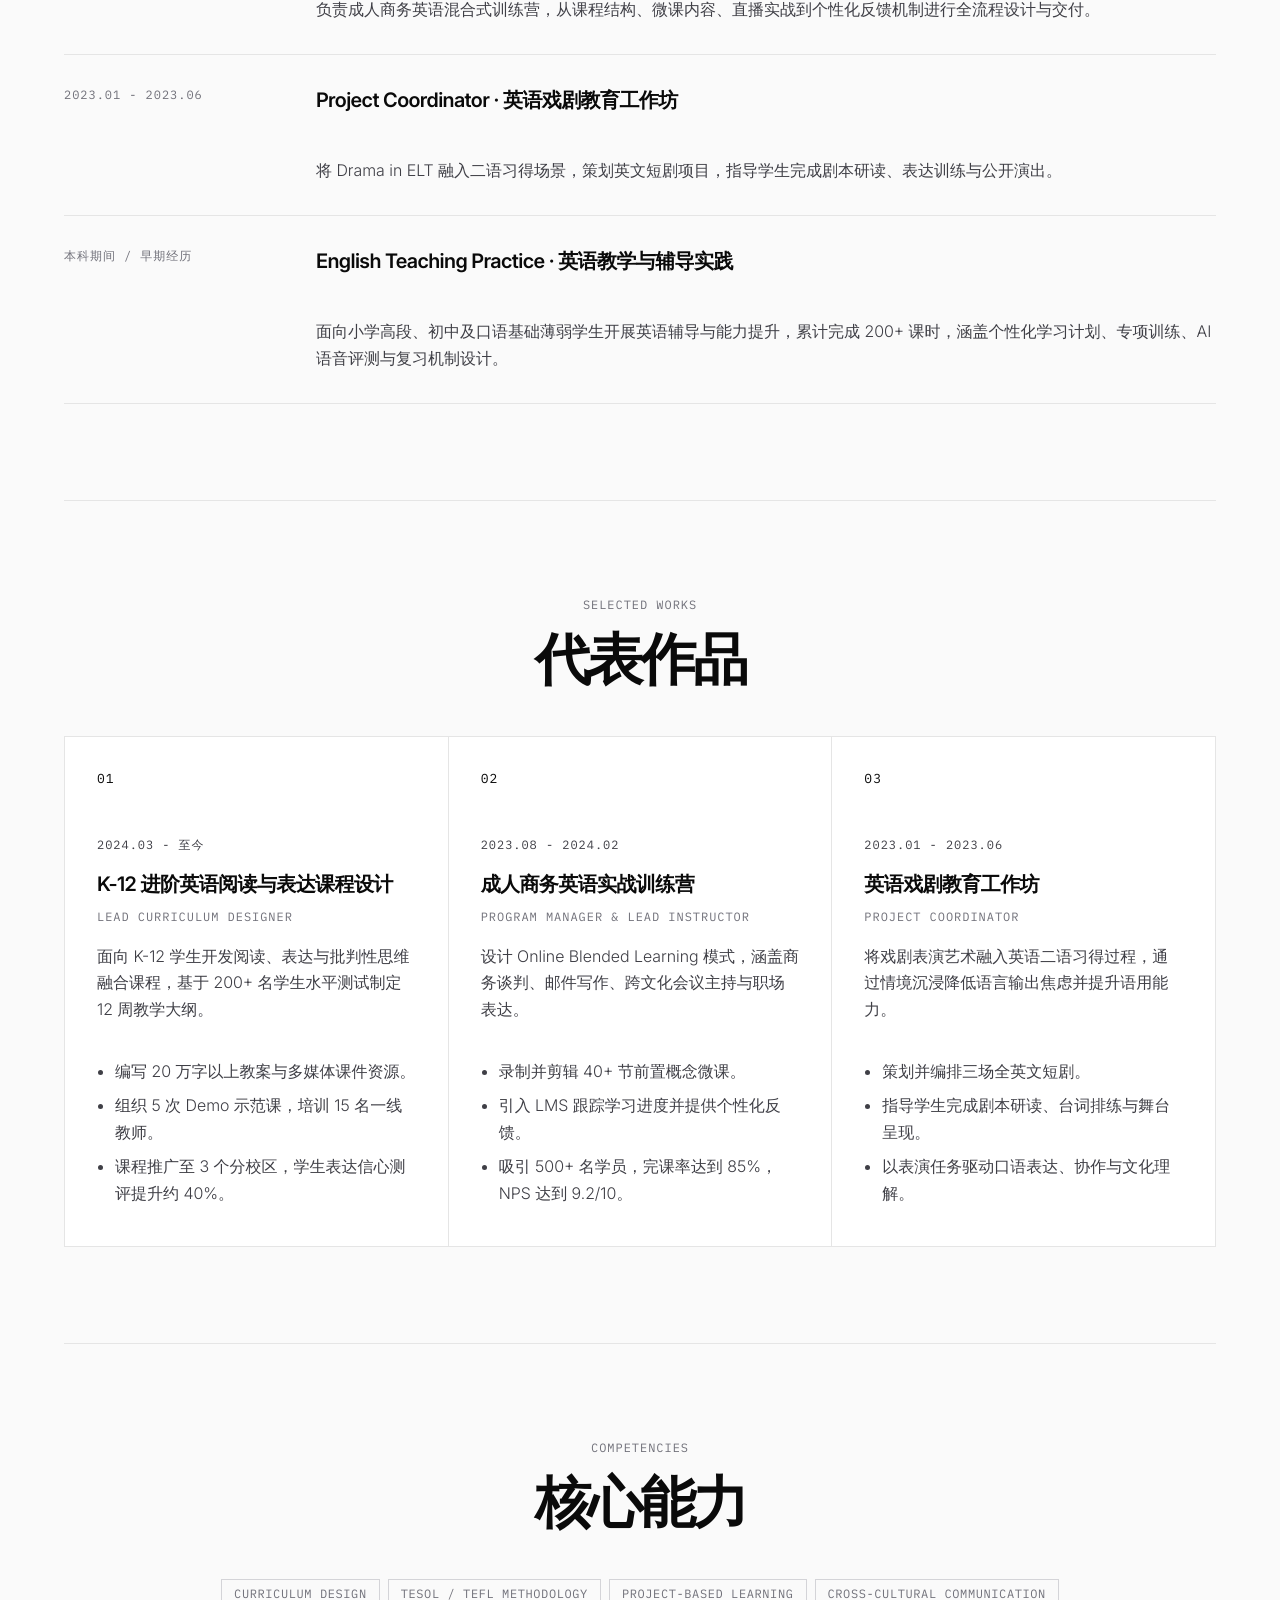
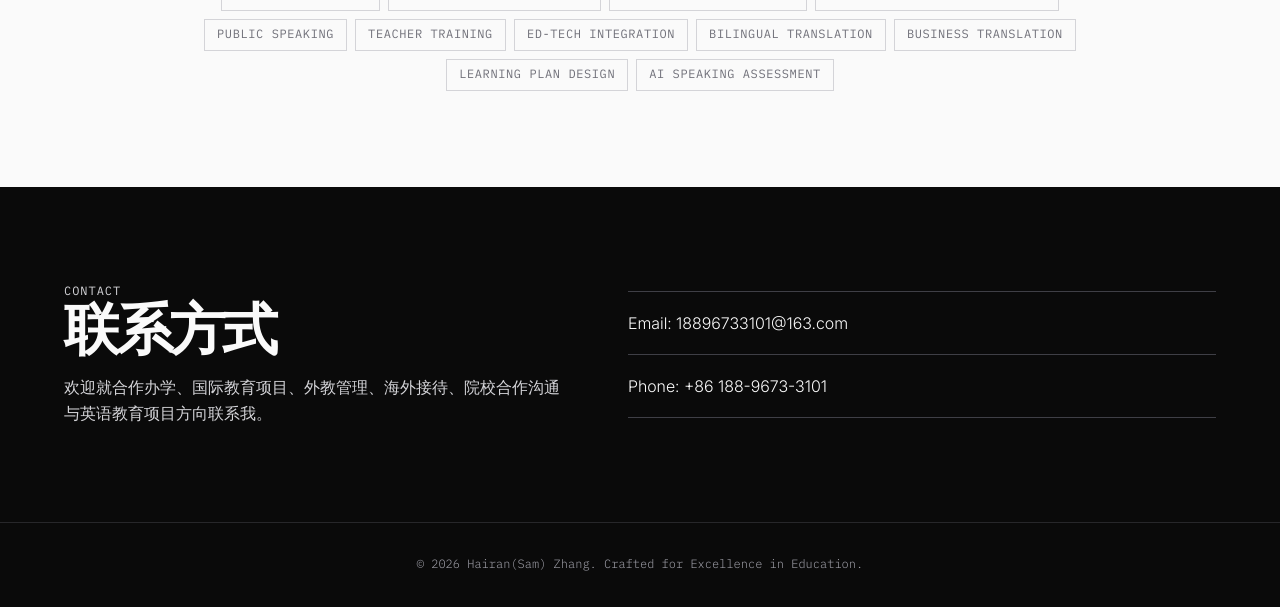
==== commit 7eb07386: "Sync resume background details" ====
--- a/index.html
+++ b/index.html
@@ -113,16 +113,25 @@
           <div>
             <h3>苏州工学院 · Suzhou Institute of Technology</h3>
             <p class="role">英语专业 · Bachelor of Arts</p>
-            <p>本科阶段主修英语专业，系统学习英语语言、跨文化沟通与相关专业课程。</p>
+            <p>本科阶段主修英语专业，系统学习高级英语、英语教学法、商务翻译、英语视听说与商务英语写作等课程，并担任团支书。</p>
           </div>
         </article>
 
         <article class="academic-item">
-          <div class="date-pill">持续学习</div>
-          <div>
-            <h3>Professional Development</h3>
-            <p class="role">Language Pedagogy / Ed-Tech / Assessment</p>
-            <p>持续关注项目式学习、形成性评估、混合式学习、教师发展与教育科技工具在英语教学中的应用。</p>
+          <div class="date-pill">基础资质</div>
+          <div>
+            <h3>Language & Professional Certificates</h3>
+            <p class="role">CET-4 / CET-6 / TEM-4 / IELTS 6.0</p>
+            <p>具备英语专业学习背景与基础语言能力证明，另持有全国计算机等级考试一级与 C1 类驾驶执照。</p>
+          </div>
+        </article>
+
+        <article class="academic-item">
+          <div class="date-pill">校园经历</div>
+          <div>
+            <h3>Campus Achievements</h3>
+            <p class="role">Public Speaking / Career Planning / Scholarship</p>
+            <p>曾获校职业技能大赛英语口语（专业组）二等奖、大学生职业规划大赛总决赛优秀奖及校三等奖学金。</p>
           </div>
         </article>
       </div>
@@ -136,6 +145,11 @@
 
       <div class="timeline luxe-timeline">
         <article>
+          <span>当前重点</span>
+          <h3>International Education & Partnership Development</h3>
+          <p>围绕合作办学、国际教育、外教管理、海外接待与院校合作沟通等方向持续积累项目经验，后续将作为本 CV 的核心工作主线更新。</p>
+        </article>
+        <article>
           <span>2024.03 - 至今</span>
           <h3>Lead Curriculum Designer · 核心课程设计师</h3>
           <p>主导 K-12 进阶英语阅读与表达课程设计，将批判性思维、探究式学习和跨文化表达融入教学流程，组织教研 Demo 与教师培训。</p>
@@ -149,6 +163,11 @@
           <span>2023.01 - 2023.06</span>
           <h3>Project Coordinator · 英语戏剧教育工作坊</h3>
           <p>将 Drama in ELT 融入二语习得场景，策划英文短剧项目，指导学生完成剧本研读、表达训练与公开演出。</p>
+        </article>
+        <article>
+          <span>本科期间 / 早期经历</span>
+          <h3>English Teaching Practice · 英语教学与辅导实践</h3>
+          <p>面向小学高段、初中及口语基础薄弱学生开展英语辅导与能力提升，累计完成 200+ 课时，涵盖个性化学习计划、专项训练、AI 语音评测与复习机制设计。</p>
         </article>
       </div>
     </section>
@@ -215,6 +234,9 @@
         <span class="skill-tag">Teacher Training</span>
         <span class="skill-tag">Ed-Tech Integration</span>
         <span class="skill-tag">Bilingual Translation</span>
+        <span class="skill-tag">Business Translation</span>
+        <span class="skill-tag">Learning Plan Design</span>
+        <span class="skill-tag">AI Speaking Assessment</span>
       </div>
     </section>
 
@@ -223,13 +245,11 @@
         <div>
           <p class="eyebrow">Contact</p>
           <h2>联系方式</h2>
-          <p>欢迎就课程设计、英语教育项目、教师培训、学术合作与教育科技方向联系我。</p>
+          <p>欢迎就合作办学、国际教育项目、外教管理、海外接待、院校合作沟通与英语教育项目方向联系我。</p>
         </div>
         <div class="contact-links">
-          <a href="mailto:your.email@example.com">Email: your.email@example.com</a>
-          <a href="tel:+8612345678900">Phone: +86 123-4567-8900</a>
-          <a href="https://linkedin.com/in/yourprofile" target="_blank" rel="noopener noreferrer">LinkedIn</a>
-          <a href="https://github.com/yourusername" target="_blank" rel="noopener noreferrer">Personal Portfolio</a>
+          <a href="mailto:18896733101@163.com">Email: 18896733101@163.com</a>
+          <a href="tel:+8618896733101">Phone: +86 188-9673-3101</a>
         </div>
       </div>
     </section>
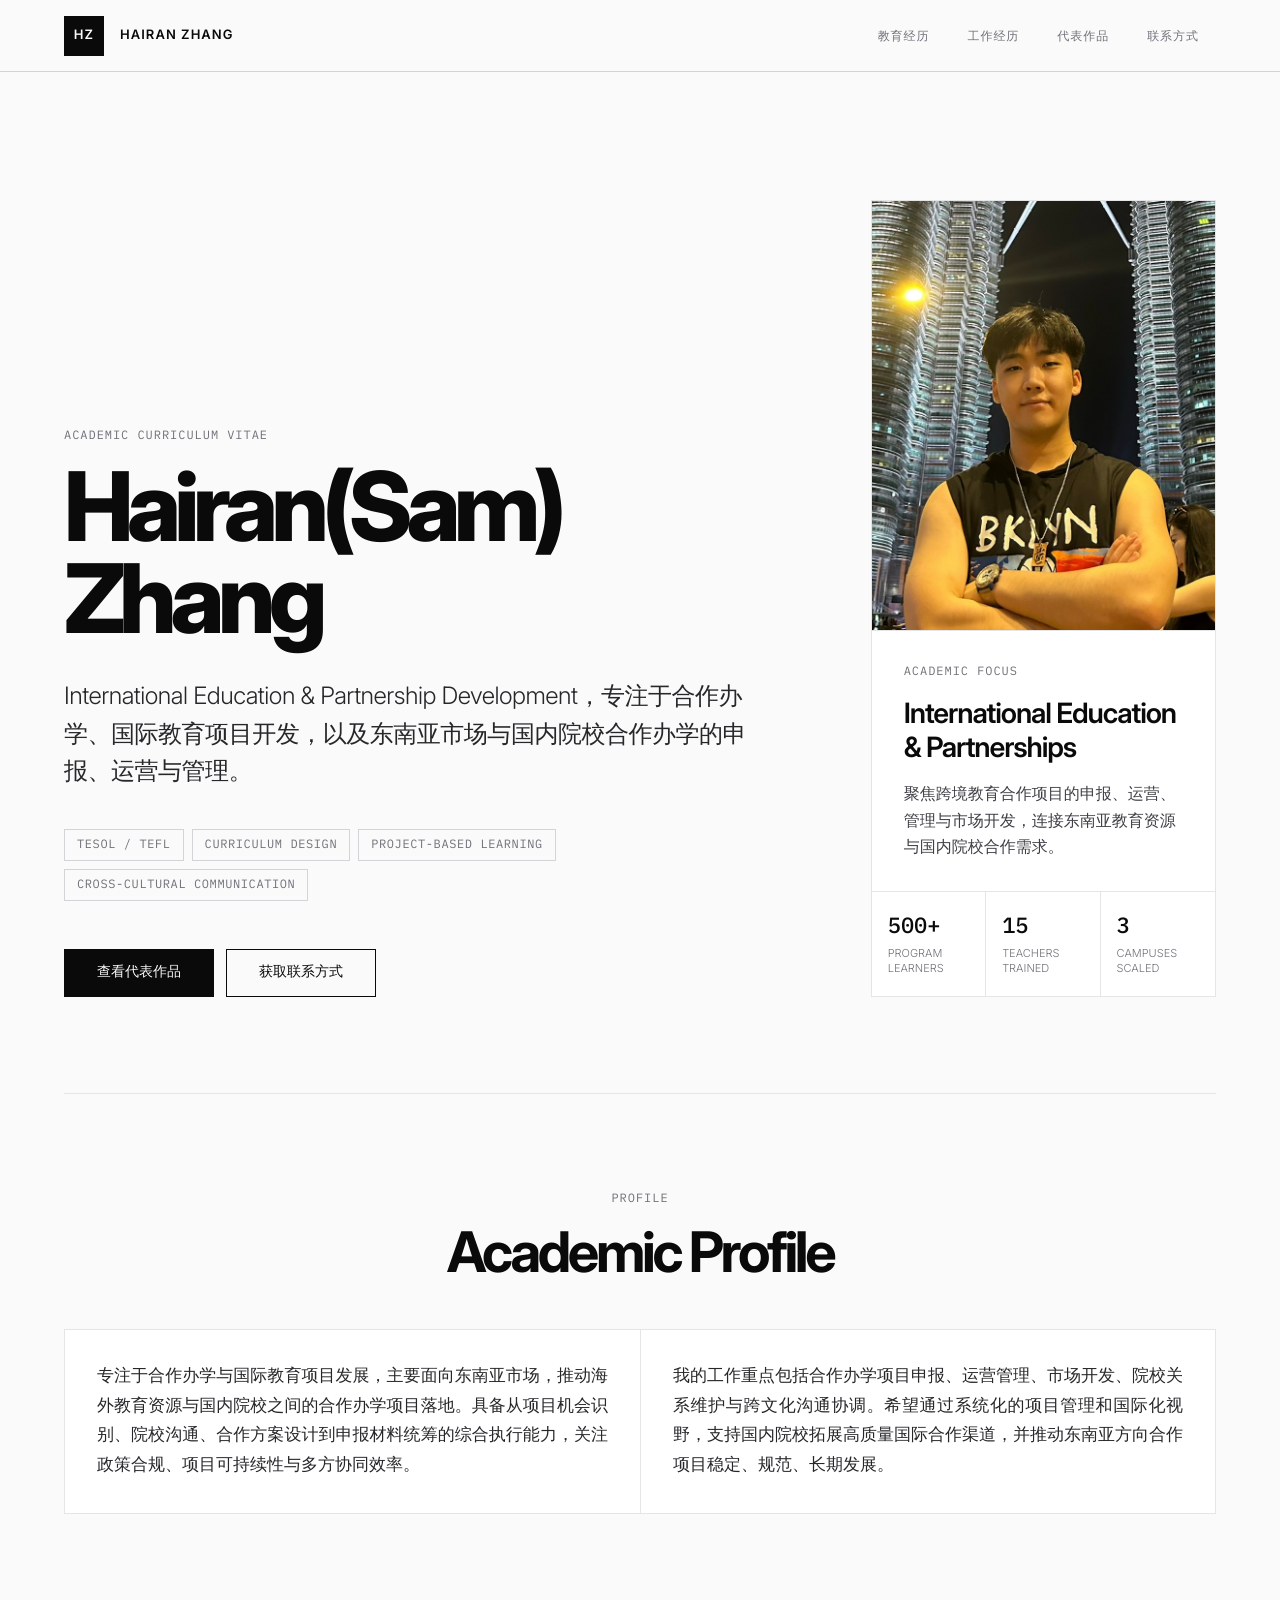
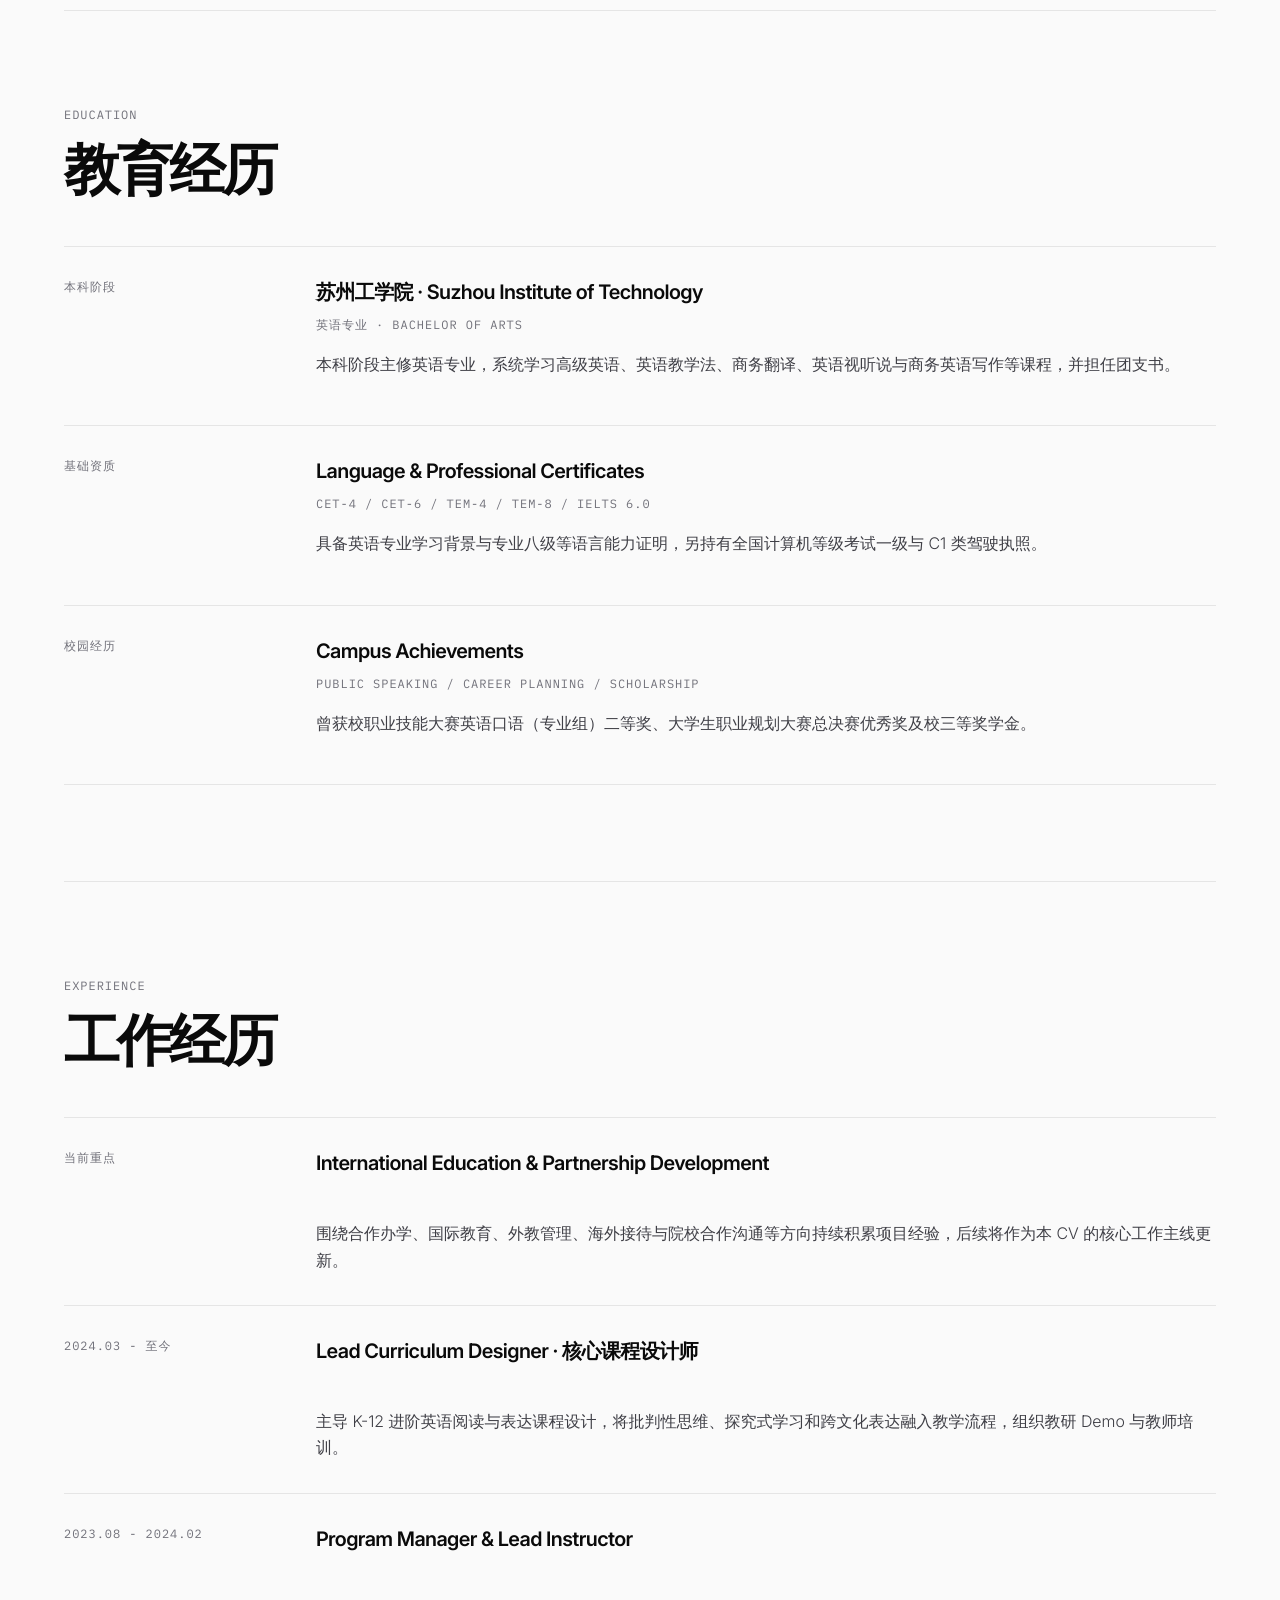
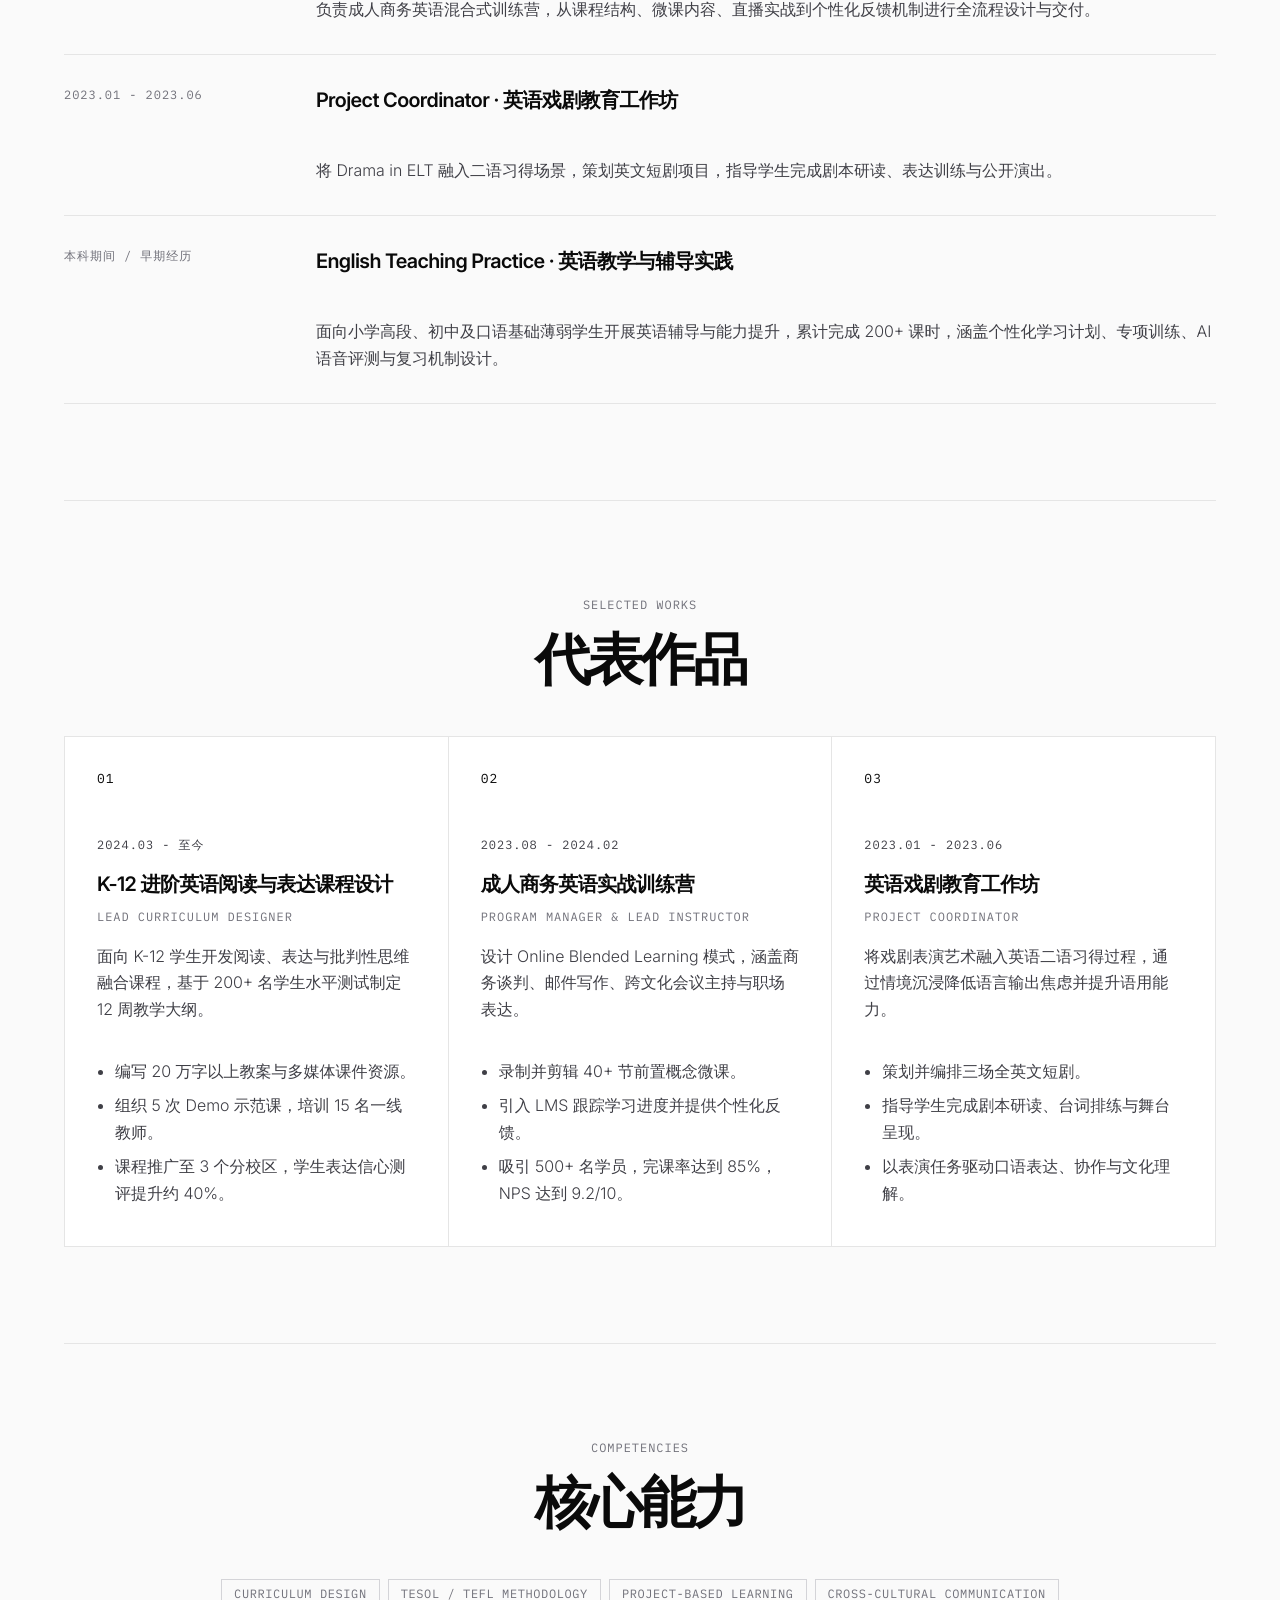
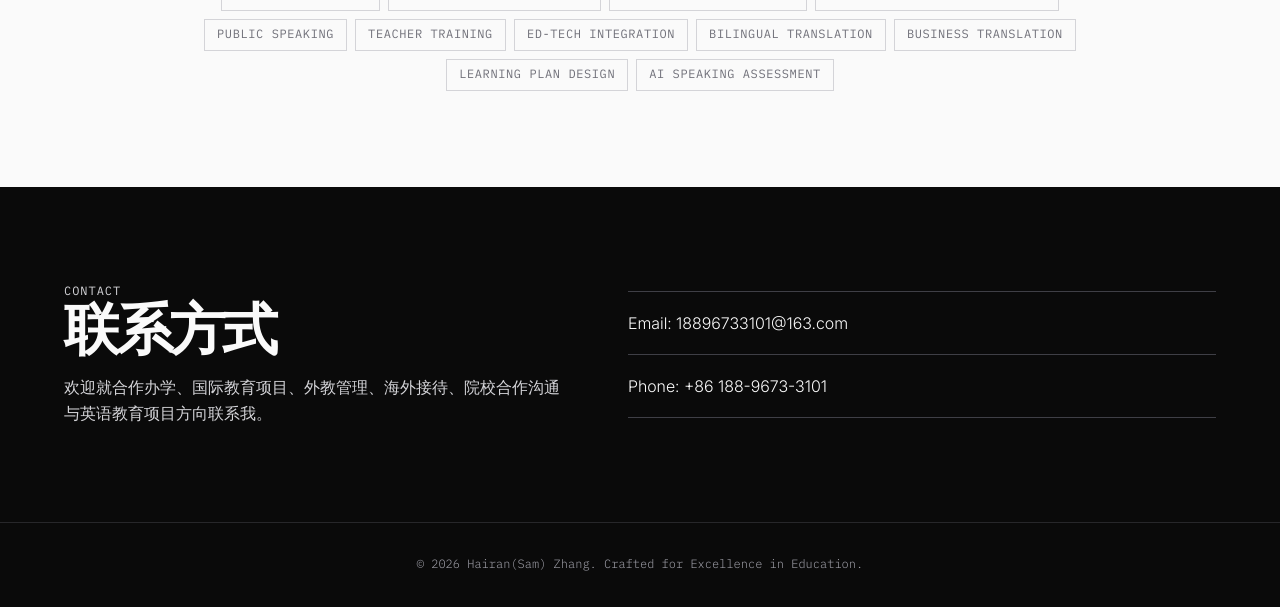
==== commit 29337938: "Add TEM-8 certificate" ====
--- a/index.html
+++ b/index.html
@@ -121,8 +121,8 @@
           <div class="date-pill">基础资质</div>
           <div>
             <h3>Language & Professional Certificates</h3>
-            <p class="role">CET-4 / CET-6 / TEM-4 / IELTS 6.0</p>
-            <p>具备英语专业学习背景与基础语言能力证明，另持有全国计算机等级考试一级与 C1 类驾驶执照。</p>
+            <p class="role">CET-4 / CET-6 / TEM-4 / TEM-8 / IELTS 6.0</p>
+            <p>具备英语专业学习背景与专业八级等语言能力证明，另持有全国计算机等级考试一级与 C1 类驾驶执照。</p>
           </div>
         </article>
 
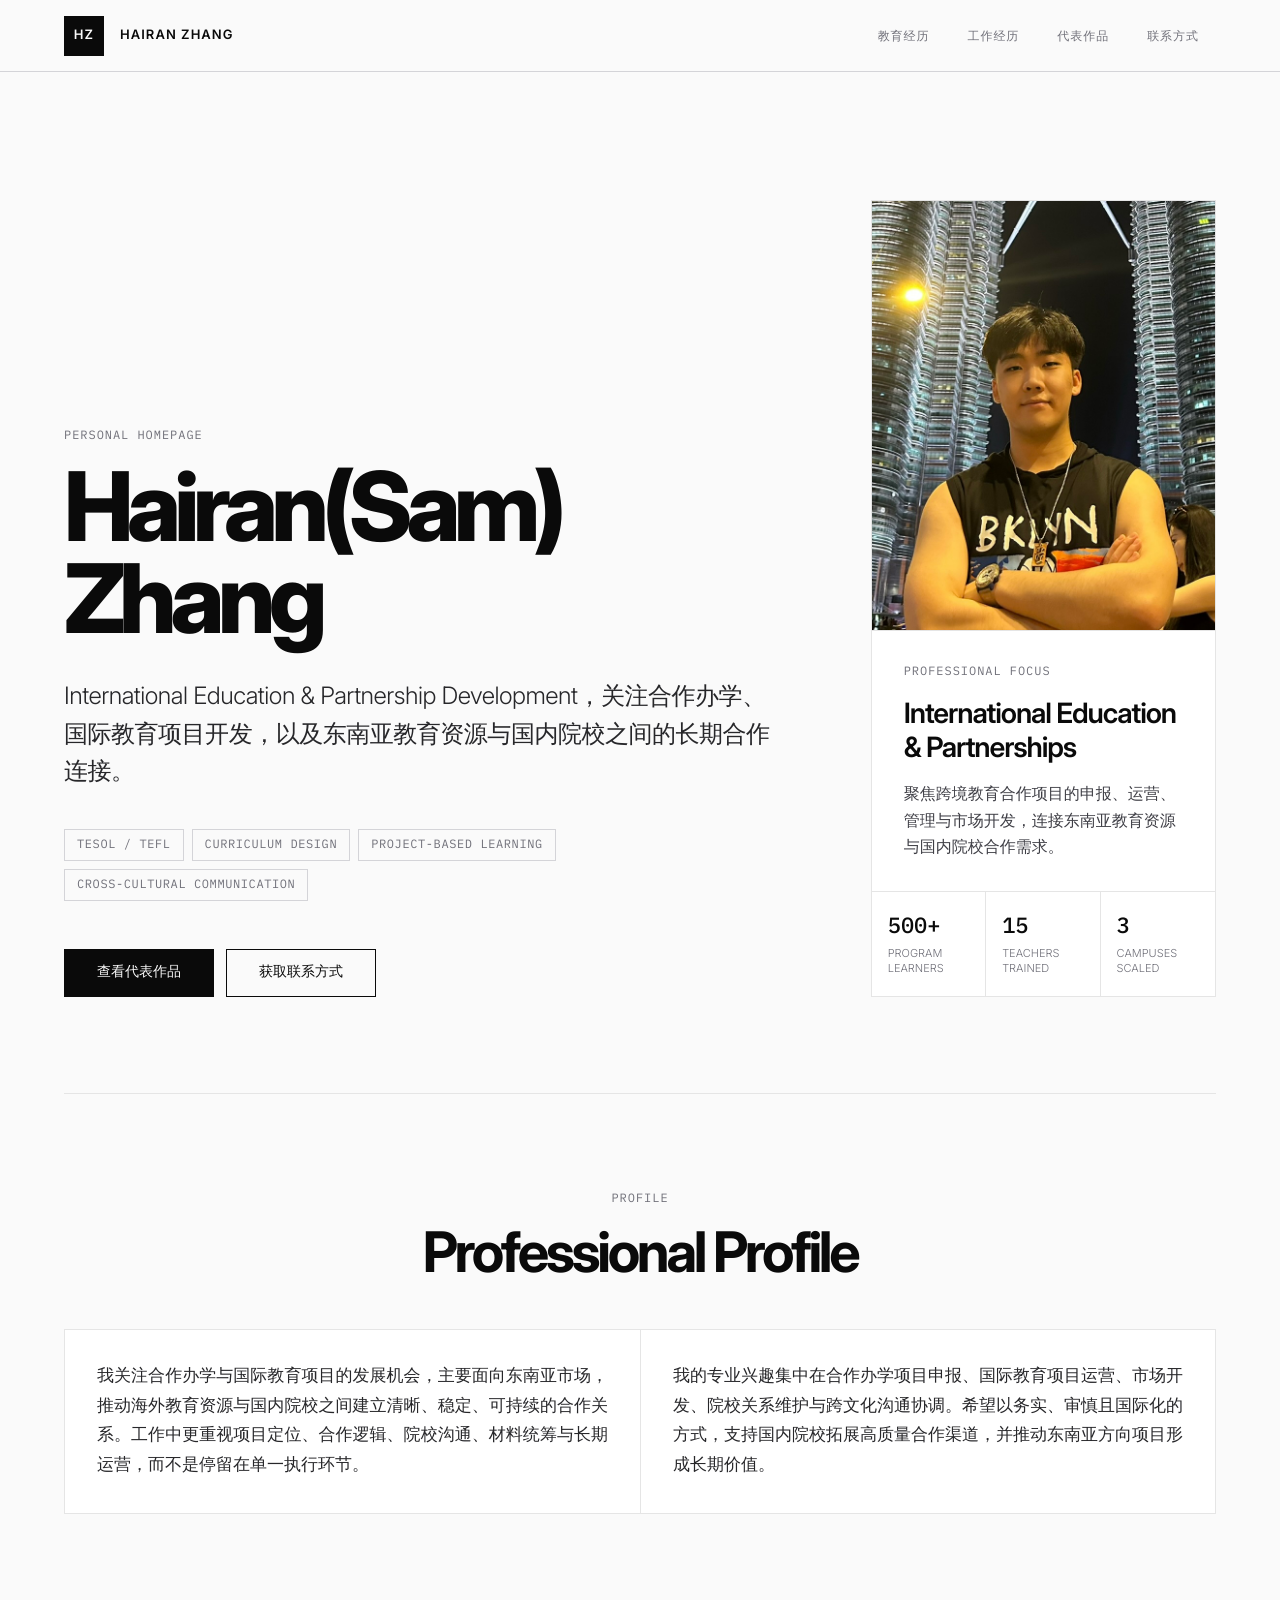
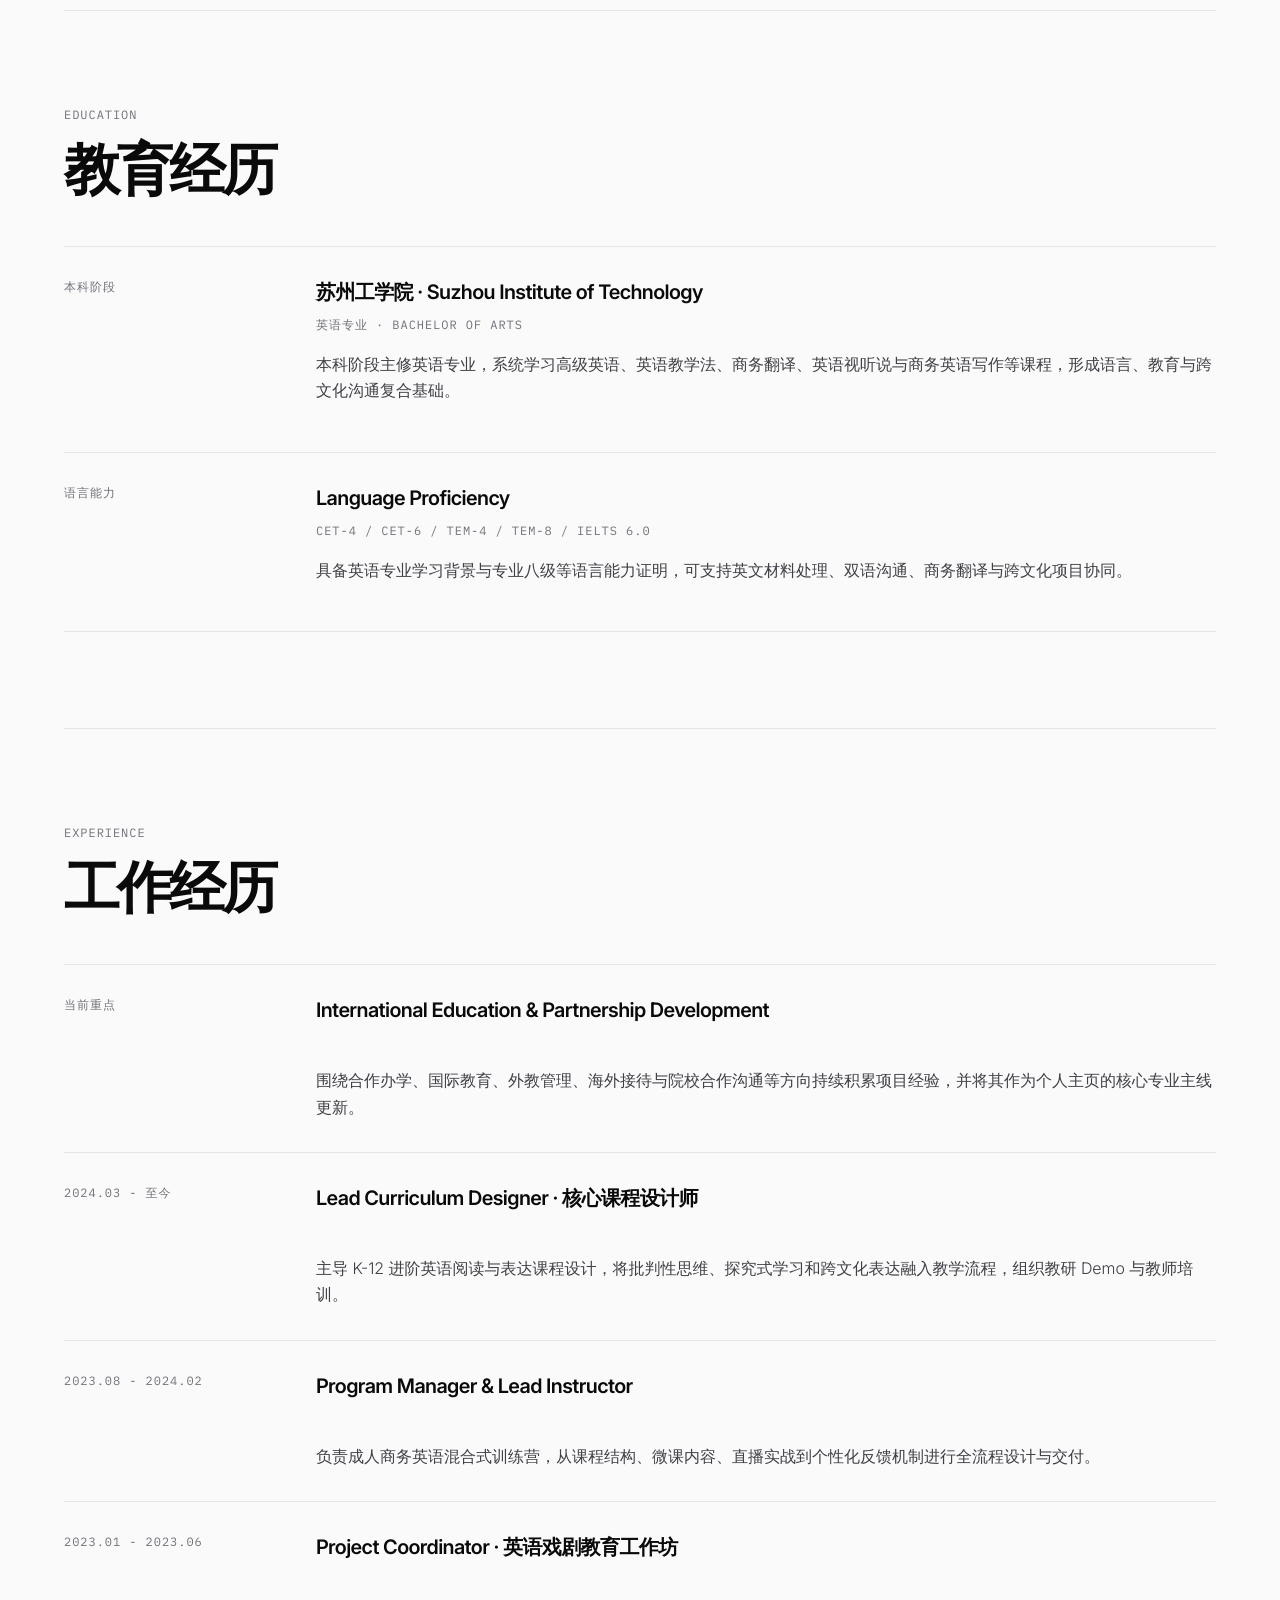
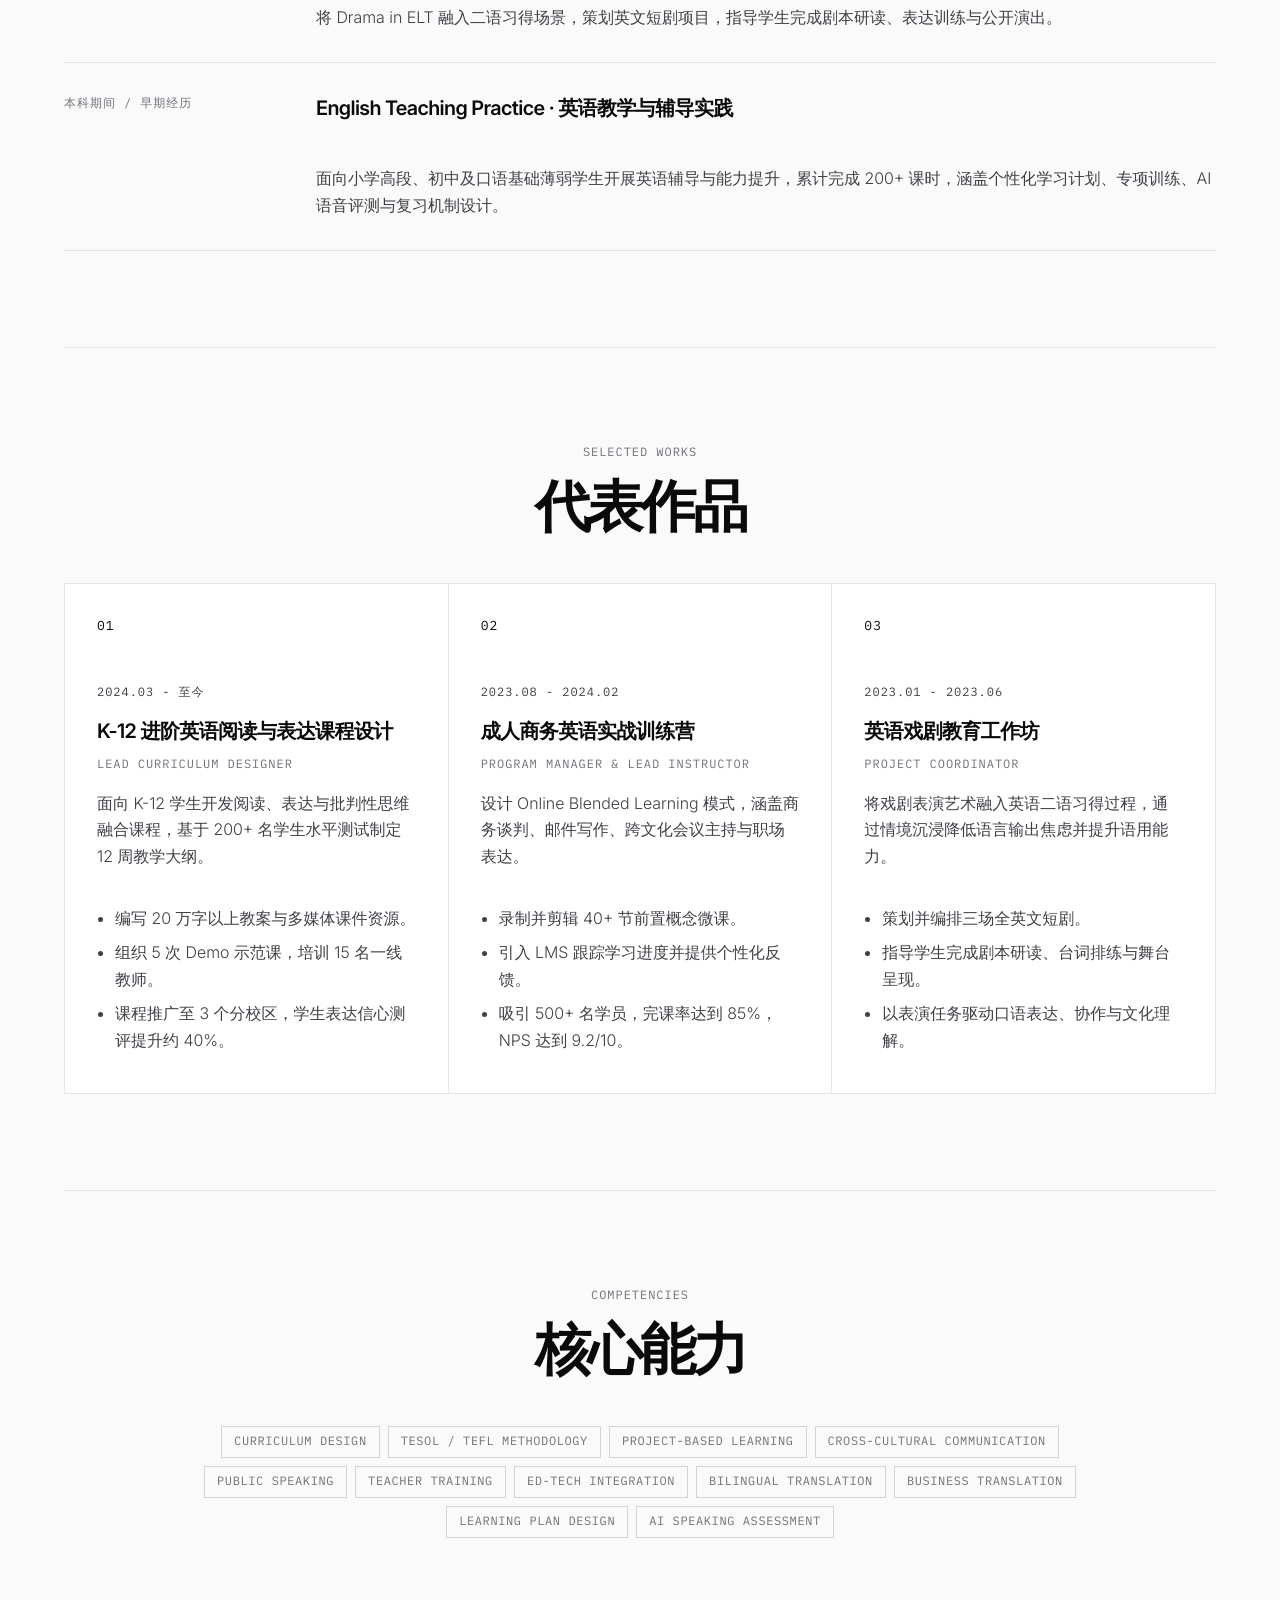
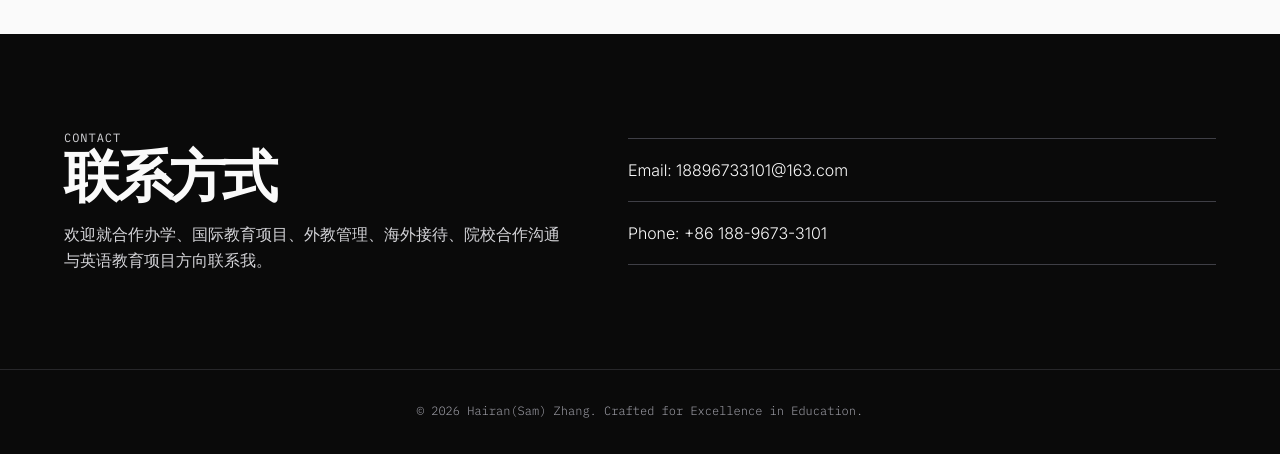
==== commit eaa22d17: "Refine homepage positioning" ====
--- a/index.html
+++ b/index.html
@@ -3,10 +3,10 @@
 <head>
   <meta charset="UTF-8" />
   <meta name="viewport" content="width=device-width, initial-scale=1.0" />
-  <meta name="description" content="Hairan(Sam) Zhang 的 academic CV 网页，展示教育经历、工作经历、代表作品与联系方式。" />
-  <meta name="keywords" content="Hairan Zhang, Sam Zhang, Academic CV, English Education, Curriculum Design, TESOL" />
+  <meta name="description" content="Hairan(Sam) Zhang 的个人主页，展示国际教育、合作办学、项目发展与跨文化沟通方向的专业实践。" />
+  <meta name="keywords" content="Hairan Zhang, Sam Zhang, International Education, Partnership Development, Sino-Foreign Cooperation" />
   <meta name="author" content="Hairan(Sam) Zhang" />
-  <title>Hairan(Sam) Zhang | Academic CV</title>
+  <title>Hairan(Sam) Zhang | Personal Homepage</title>
   <link rel="preconnect" href="https://fonts.googleapis.com" />
   <link rel="preconnect" href="https://fonts.gstatic.com" crossorigin />
   <link href="https://fonts.googleapis.com/css2?family=IBM+Plex+Mono:wght@400;500&family=Inter:wght@300;400;500;600;700;800&display=swap" rel="stylesheet" />
@@ -39,10 +39,10 @@
   <main>
     <section id="home" class="hero academic-hero">
       <div class="hero-content">
-        <p class="eyebrow">Academic Curriculum Vitae</p>
+        <p class="eyebrow">Personal Homepage</p>
         <h1>Hairan(Sam) Zhang</h1>
         <p class="hero-text">
-          International Education & Partnership Development，专注于合作办学、国际教育项目开发，以及东南亚市场与国内院校合作办学的申报、运营与管理。
+          International Education & Partnership Development，关注合作办学、国际教育项目开发，以及东南亚教育资源与国内院校之间的长期合作连接。
         </p>
 
         <div class="hero-meta" aria-label="研究方向">
@@ -63,7 +63,7 @@
           <img src="./assets/hairan-zhang.jpeg" alt="Hairan Zhang 头像" />
         </div>
         <div class="profile-card-body">
-          <p class="panel-label">Academic Focus</p>
+          <p class="panel-label">Professional Focus</p>
           <h2>International Education & Partnerships</h2>
           <p>
             聚焦跨境教育合作项目的申报、运营、管理与市场开发，连接东南亚教育资源与国内院校合作需求。
@@ -89,14 +89,14 @@
     <section class="section intro-section">
       <div class="section-heading centered">
         <p>Profile</p>
-        <h2>Academic Profile</h2>
+        <h2>Professional Profile</h2>
       </div>
       <div class="statement-card">
         <p>
-          专注于合作办学与国际教育项目发展，主要面向东南亚市场，推动海外教育资源与国内院校之间的合作办学项目落地。具备从项目机会识别、院校沟通、合作方案设计到申报材料统筹的综合执行能力，关注政策合规、项目可持续性与多方协同效率。
+          我关注合作办学与国际教育项目的发展机会，主要面向东南亚市场，推动海外教育资源与国内院校之间建立清晰、稳定、可持续的合作关系。工作中更重视项目定位、合作逻辑、院校沟通、材料统筹与长期运营，而不是停留在单一执行环节。
         </p>
         <p>
-          我的工作重点包括合作办学项目申报、运营管理、市场开发、院校关系维护与跨文化沟通协调。希望通过系统化的项目管理和国际化视野，支持国内院校拓展高质量国际合作渠道，并推动东南亚方向合作项目稳定、规范、长期发展。
+          我的专业兴趣集中在合作办学项目申报、国际教育项目运营、市场开发、院校关系维护与跨文化沟通协调。希望以务实、审慎且国际化的方式，支持国内院校拓展高质量合作渠道，并推动东南亚方向项目形成长期价值。
         </p>
       </div>
     </section>
@@ -113,25 +113,16 @@
           <div>
             <h3>苏州工学院 · Suzhou Institute of Technology</h3>
             <p class="role">英语专业 · Bachelor of Arts</p>
-            <p>本科阶段主修英语专业，系统学习高级英语、英语教学法、商务翻译、英语视听说与商务英语写作等课程，并担任团支书。</p>
+            <p>本科阶段主修英语专业，系统学习高级英语、英语教学法、商务翻译、英语视听说与商务英语写作等课程，形成语言、教育与跨文化沟通复合基础。</p>
           </div>
         </article>
 
         <article class="academic-item">
-          <div class="date-pill">基础资质</div>
-          <div>
-            <h3>Language & Professional Certificates</h3>
+          <div class="date-pill">语言能力</div>
+          <div>
+            <h3>Language Proficiency</h3>
             <p class="role">CET-4 / CET-6 / TEM-4 / TEM-8 / IELTS 6.0</p>
-            <p>具备英语专业学习背景与专业八级等语言能力证明，另持有全国计算机等级考试一级与 C1 类驾驶执照。</p>
-          </div>
-        </article>
-
-        <article class="academic-item">
-          <div class="date-pill">校园经历</div>
-          <div>
-            <h3>Campus Achievements</h3>
-            <p class="role">Public Speaking / Career Planning / Scholarship</p>
-            <p>曾获校职业技能大赛英语口语（专业组）二等奖、大学生职业规划大赛总决赛优秀奖及校三等奖学金。</p>
+            <p>具备英语专业学习背景与专业八级等语言能力证明，可支持英文材料处理、双语沟通、商务翻译与跨文化项目协同。</p>
           </div>
         </article>
       </div>
@@ -147,7 +138,7 @@
         <article>
           <span>当前重点</span>
           <h3>International Education & Partnership Development</h3>
-          <p>围绕合作办学、国际教育、外教管理、海外接待与院校合作沟通等方向持续积累项目经验，后续将作为本 CV 的核心工作主线更新。</p>
+          <p>围绕合作办学、国际教育、外教管理、海外接待与院校合作沟通等方向持续积累项目经验，并将其作为个人主页的核心专业主线更新。</p>
         </article>
         <article>
           <span>2024.03 - 至今</span>
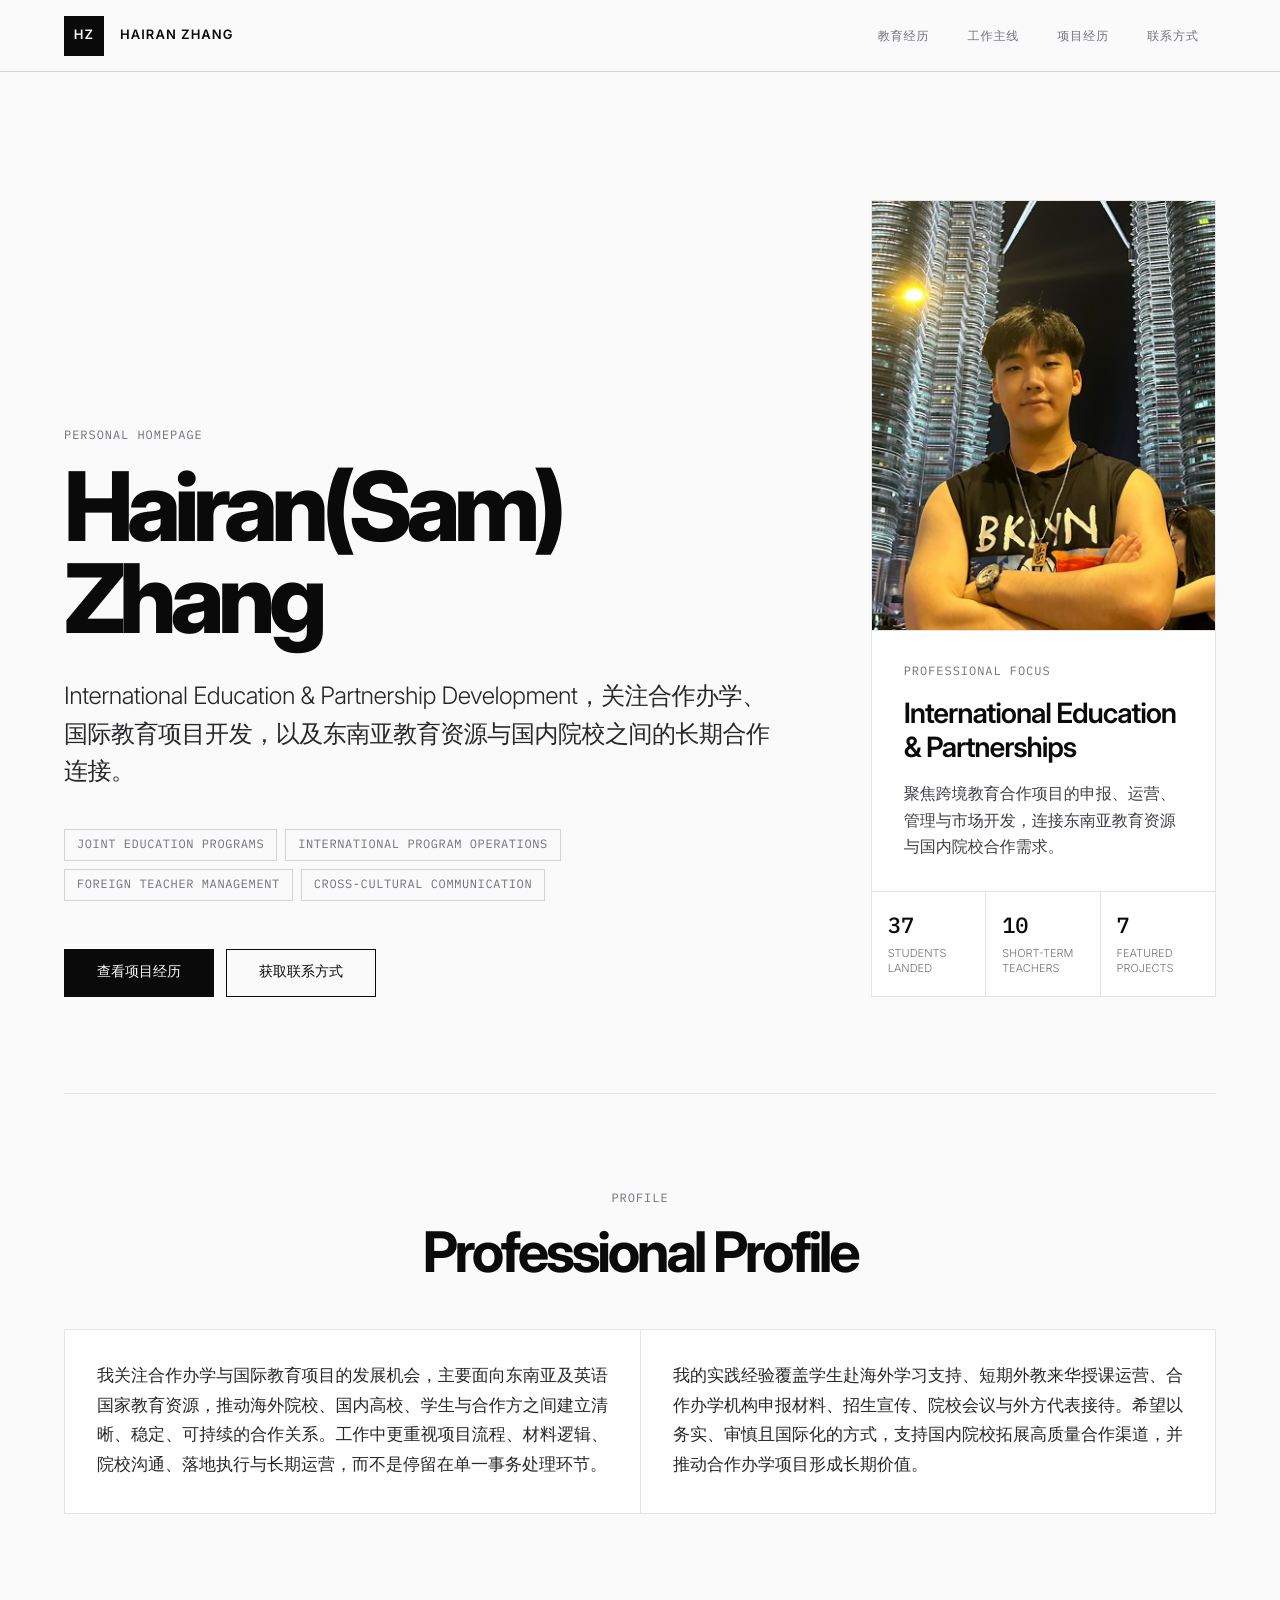
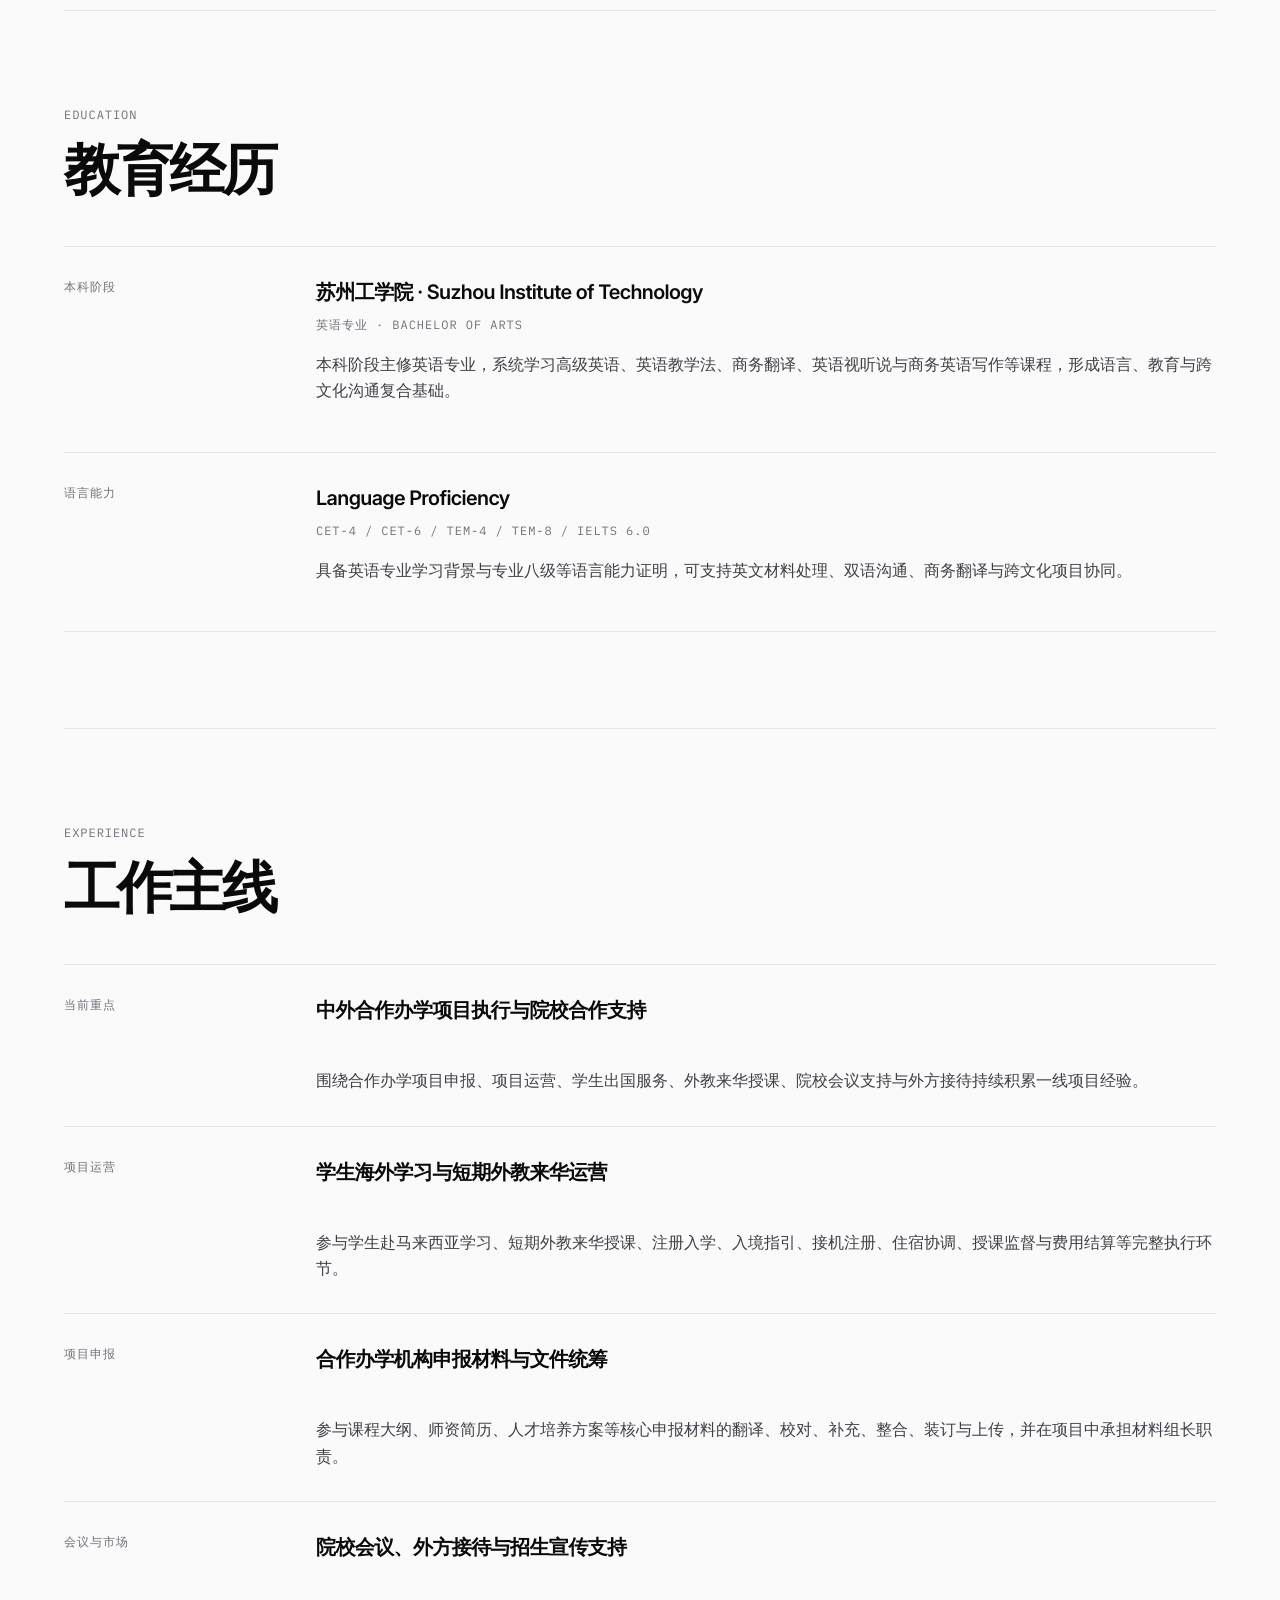
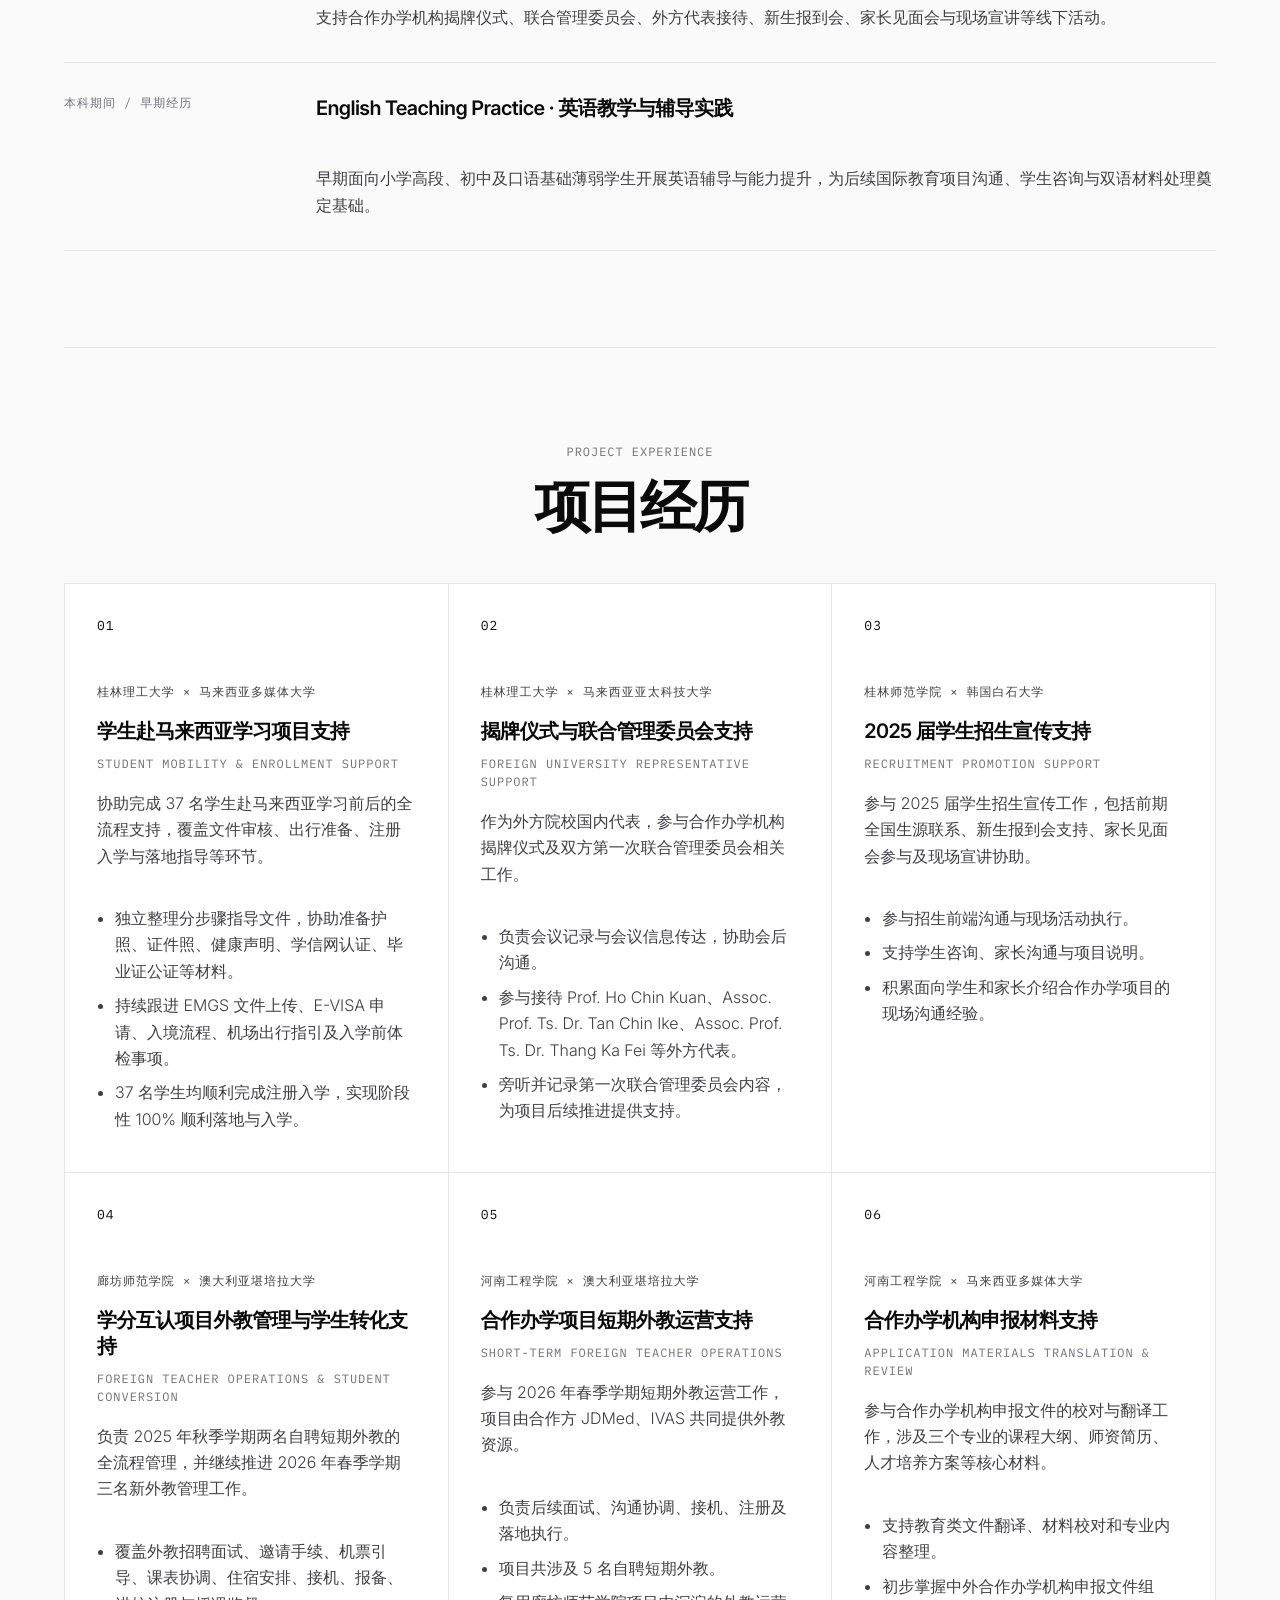
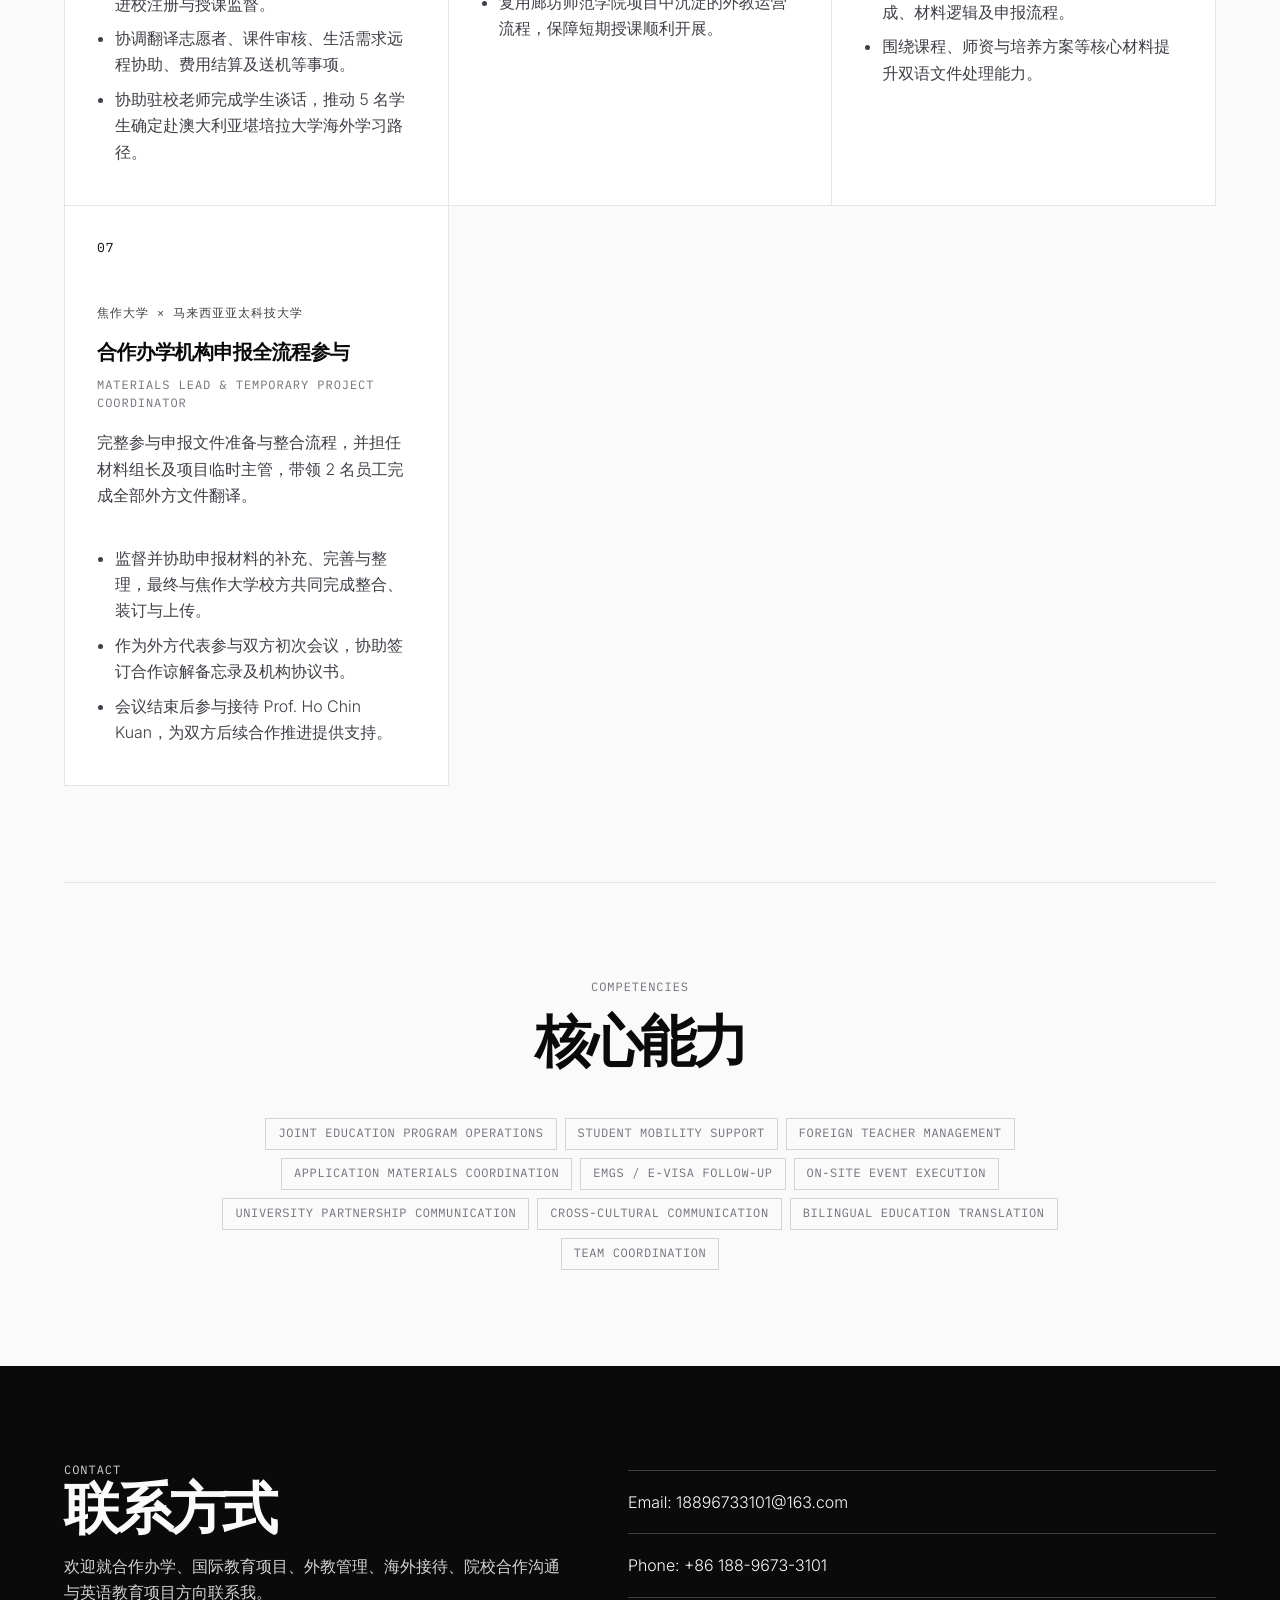
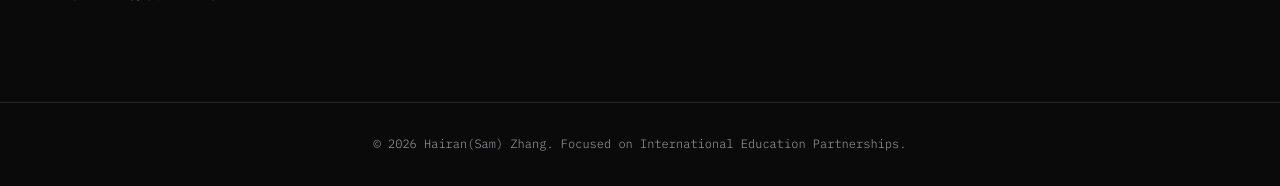
==== commit 933f4813: "Update project experience content" ====
--- a/index.html
+++ b/index.html
@@ -3,8 +3,8 @@
 <head>
   <meta charset="UTF-8" />
   <meta name="viewport" content="width=device-width, initial-scale=1.0" />
-  <meta name="description" content="Hairan(Sam) Zhang 的个人主页，展示国际教育、合作办学、项目发展与跨文化沟通方向的专业实践。" />
-  <meta name="keywords" content="Hairan Zhang, Sam Zhang, International Education, Partnership Development, Sino-Foreign Cooperation" />
+  <meta name="description" content="Hairan(Sam) Zhang 的个人主页，展示合作办学、国际教育、项目申报、项目运营与跨文化沟通方向的专业实践。" />
+  <meta name="keywords" content="Hairan Zhang, Sam Zhang, International Education, Sino-Foreign Cooperation, Joint Education Programs, Foreign Teacher Management" />
   <meta name="author" content="Hairan(Sam) Zhang" />
   <title>Hairan(Sam) Zhang | Personal Homepage</title>
   <link rel="preconnect" href="https://fonts.googleapis.com" />
@@ -30,8 +30,8 @@
 
     <nav class="nav" aria-label="主导航">
       <a href="#education">教育经历</a>
-      <a href="#experience">工作经历</a>
-      <a href="#works">代表作品</a>
+      <a href="#experience">工作主线</a>
+      <a href="#works">项目经历</a>
       <a href="#contact">联系方式</a>
     </nav>
   </header>
@@ -46,14 +46,14 @@
         </p>
 
         <div class="hero-meta" aria-label="研究方向">
-          <span>TESOL / TEFL</span>
-          <span>Curriculum Design</span>
-          <span>Project-Based Learning</span>
+          <span>Joint Education Programs</span>
+          <span>International Program Operations</span>
+          <span>Foreign Teacher Management</span>
           <span>Cross-Cultural Communication</span>
         </div>
 
         <div class="hero-actions">
-          <a class="button primary" href="#works">查看代表作品</a>
+          <a class="button primary" href="#works">查看项目经历</a>
           <a class="button secondary" href="#contact">获取联系方式</a>
         </div>
       </div>
@@ -71,16 +71,16 @@
         </div>
         <div class="stats-grid">
           <div>
-            <strong>500+</strong>
-            <span>Program Learners</span>
-          </div>
-          <div>
-            <strong>15</strong>
-            <span>Teachers Trained</span>
-          </div>
-          <div>
-            <strong>3</strong>
-            <span>Campuses Scaled</span>
+            <strong>37</strong>
+            <span>Students Landed</span>
+          </div>
+          <div>
+            <strong>10</strong>
+            <span>Short-Term Teachers</span>
+          </div>
+          <div>
+            <strong>7</strong>
+            <span>Featured Projects</span>
           </div>
         </div>
       </aside>
@@ -93,10 +93,10 @@
       </div>
       <div class="statement-card">
         <p>
-          我关注合作办学与国际教育项目的发展机会，主要面向东南亚市场，推动海外教育资源与国内院校之间建立清晰、稳定、可持续的合作关系。工作中更重视项目定位、合作逻辑、院校沟通、材料统筹与长期运营，而不是停留在单一执行环节。
+          我关注合作办学与国际教育项目的发展机会，主要面向东南亚及英语国家教育资源，推动海外院校、国内高校、学生与合作方之间建立清晰、稳定、可持续的合作关系。工作中更重视项目流程、材料逻辑、院校沟通、落地执行与长期运营，而不是停留在单一事务处理环节。
         </p>
         <p>
-          我的专业兴趣集中在合作办学项目申报、国际教育项目运营、市场开发、院校关系维护与跨文化沟通协调。希望以务实、审慎且国际化的方式，支持国内院校拓展高质量合作渠道，并推动东南亚方向项目形成长期价值。
+          我的实践经验覆盖学生赴海外学习支持、短期外教来华授课运营、合作办学机构申报材料、招生宣传、院校会议与外方代表接待。希望以务实、审慎且国际化的方式，支持国内院校拓展高质量合作渠道，并推动合作办学项目形成长期价值。
         </p>
       </div>
     </section>
@@ -131,81 +131,133 @@
     <section id="experience" class="section">
       <div class="section-heading">
         <p>Experience</p>
-        <h2>工作经历</h2>
+        <h2>工作主线</h2>
       </div>
 
       <div class="timeline luxe-timeline">
         <article>
           <span>当前重点</span>
-          <h3>International Education & Partnership Development</h3>
-          <p>围绕合作办学、国际教育、外教管理、海外接待与院校合作沟通等方向持续积累项目经验，并将其作为个人主页的核心专业主线更新。</p>
-        </article>
-        <article>
-          <span>2024.03 - 至今</span>
-          <h3>Lead Curriculum Designer · 核心课程设计师</h3>
-          <p>主导 K-12 进阶英语阅读与表达课程设计，将批判性思维、探究式学习和跨文化表达融入教学流程，组织教研 Demo 与教师培训。</p>
-        </article>
-        <article>
-          <span>2023.08 - 2024.02</span>
-          <h3>Program Manager & Lead Instructor</h3>
-          <p>负责成人商务英语混合式训练营，从课程结构、微课内容、直播实战到个性化反馈机制进行全流程设计与交付。</p>
-        </article>
-        <article>
-          <span>2023.01 - 2023.06</span>
-          <h3>Project Coordinator · 英语戏剧教育工作坊</h3>
-          <p>将 Drama in ELT 融入二语习得场景，策划英文短剧项目，指导学生完成剧本研读、表达训练与公开演出。</p>
+          <h3>中外合作办学项目执行与院校合作支持</h3>
+          <p>围绕合作办学项目申报、项目运营、学生出国服务、外教来华授课、院校会议支持与外方接待持续积累一线项目经验。</p>
+        </article>
+        <article>
+          <span>项目运营</span>
+          <h3>学生海外学习与短期外教来华运营</h3>
+          <p>参与学生赴马来西亚学习、短期外教来华授课、注册入学、入境指引、接机注册、住宿协调、授课监督与费用结算等完整执行环节。</p>
+        </article>
+        <article>
+          <span>项目申报</span>
+          <h3>合作办学机构申报材料与文件统筹</h3>
+          <p>参与课程大纲、师资简历、人才培养方案等核心申报材料的翻译、校对、补充、整合、装订与上传，并在项目中承担材料组长职责。</p>
+        </article>
+        <article>
+          <span>会议与市场</span>
+          <h3>院校会议、外方接待与招生宣传支持</h3>
+          <p>支持合作办学机构揭牌仪式、联合管理委员会、外方代表接待、新生报到会、家长见面会与现场宣讲等线下活动。</p>
         </article>
         <article>
           <span>本科期间 / 早期经历</span>
           <h3>English Teaching Practice · 英语教学与辅导实践</h3>
-          <p>面向小学高段、初中及口语基础薄弱学生开展英语辅导与能力提升，累计完成 200+ 课时，涵盖个性化学习计划、专项训练、AI 语音评测与复习机制设计。</p>
+          <p>早期面向小学高段、初中及口语基础薄弱学生开展英语辅导与能力提升，为后续国际教育项目沟通、学生咨询与双语材料处理奠定基础。</p>
         </article>
       </div>
     </section>
 
     <section id="works" class="section fancy-section">
       <div class="section-heading centered">
-        <p>Selected Works</p>
-        <h2>代表作品</h2>
+        <p>Project Experience</p>
+        <h2>项目经历</h2>
       </div>
 
       <div class="works-grid">
         <article class="work-card">
           <div class="work-index">01</div>
-          <p class="work-date">2024.03 - 至今</p>
-          <h3>K-12 进阶英语阅读与表达课程设计</h3>
-          <p class="work-role">Lead Curriculum Designer</p>
-          <p>面向 K-12 学生开发阅读、表达与批判性思维融合课程，基于 200+ 名学生水平测试制定 12 周教学大纲。</p>
-          <ul>
-            <li>编写 20 万字以上教案与多媒体课件资源。</li>
-            <li>组织 5 次 Demo 示范课，培训 15 名一线教师。</li>
-            <li>课程推广至 3 个分校区，学生表达信心测评提升约 40%。</li>
+          <p class="work-date">桂林理工大学 × 马来西亚多媒体大学</p>
+          <h3>学生赴马来西亚学习项目支持</h3>
+          <p class="work-role">Student Mobility & Enrollment Support</p>
+          <p>协助完成 37 名学生赴马来西亚学习前后的全流程支持，覆盖文件审核、出行准备、注册入学与落地指导等环节。</p>
+          <ul>
+            <li>独立整理分步骤指导文件，协助准备护照、证件照、健康声明、学信网认证、毕业证公证等材料。</li>
+            <li>持续跟进 EMGS 文件上传、E-VISA 申请、入境流程、机场出行指引及入学前体检事项。</li>
+            <li>37 名学生均顺利完成注册入学，实现阶段性 100% 顺利落地与入学。</li>
           </ul>
         </article>
 
         <article class="work-card highlight-card">
           <div class="work-index">02</div>
-          <p class="work-date">2023.08 - 2024.02</p>
-          <h3>成人商务英语实战训练营</h3>
-          <p class="work-role">Program Manager & Lead Instructor</p>
-          <p>设计 Online Blended Learning 模式，涵盖商务谈判、邮件写作、跨文化会议主持与职场表达。</p>
-          <ul>
-            <li>录制并剪辑 40+ 节前置概念微课。</li>
-            <li>引入 LMS 跟踪学习进度并提供个性化反馈。</li>
-            <li>吸引 500+ 名学员，完课率达到 85%，NPS 达到 9.2/10。</li>
+          <p class="work-date">桂林理工大学 × 马来西亚亚太科技大学</p>
+          <h3>揭牌仪式与联合管理委员会支持</h3>
+          <p class="work-role">Foreign University Representative Support</p>
+          <p>作为外方院校国内代表，参与合作办学机构揭牌仪式及双方第一次联合管理委员会相关工作。</p>
+          <ul>
+            <li>负责会议记录与会议信息传达，协助会后沟通。</li>
+            <li>参与接待 Prof. Ho Chin Kuan、Assoc. Prof. Ts. Dr. Tan Chin Ike、Assoc. Prof. Ts. Dr. Thang Ka Fei 等外方代表。</li>
+            <li>旁听并记录第一次联合管理委员会内容，为项目后续推进提供支持。</li>
           </ul>
         </article>
 
         <article class="work-card">
           <div class="work-index">03</div>
-          <p class="work-date">2023.01 - 2023.06</p>
-          <h3>英语戏剧教育工作坊</h3>
-          <p class="work-role">Project Coordinator</p>
-          <p>将戏剧表演艺术融入英语二语习得过程，通过情境沉浸降低语言输出焦虑并提升语用能力。</p>
-          <ul>
-            <li>策划并编排三场全英文短剧。</li>
-            <li>指导学生完成剧本研读、台词排练与舞台呈现。</li>
-            <li>以表演任务驱动口语表达、协作与文化理解。</li>
+          <p class="work-date">桂林师范学院 × 韩国白石大学</p>
+          <h3>2025 届学生招生宣传支持</h3>
+          <p class="work-role">Recruitment Promotion Support</p>
+          <p>参与 2025 届学生招生宣传工作，包括前期全国生源联系、新生报到会支持、家长见面会参与及现场宣讲协助。</p>
+          <ul>
+            <li>参与招生前端沟通与现场活动执行。</li>
+            <li>支持学生咨询、家长沟通与项目说明。</li>
+            <li>积累面向学生和家长介绍合作办学项目的现场沟通经验。</li>
+          </ul>
+        </article>
+
+        <article class="work-card highlight-card">
+          <div class="work-index">04</div>
+          <p class="work-date">廊坊师范学院 × 澳大利亚堪培拉大学</p>
+          <h3>学分互认项目外教管理与学生转化支持</h3>
+          <p class="work-role">Foreign Teacher Operations & Student Conversion</p>
+          <p>负责 2025 年秋季学期两名自聘短期外教的全流程管理，并继续推进 2026 年春季学期三名新外教管理工作。</p>
+          <ul>
+            <li>覆盖外教招聘面试、邀请手续、机票引导、课表协调、住宿安排、接机、报备、进校注册与授课监督。</li>
+            <li>协调翻译志愿者、课件审核、生活需求远程协助、费用结算及送机等事项。</li>
+            <li>协助驻校老师完成学生谈话，推动 5 名学生确定赴澳大利亚堪培拉大学海外学习路径。</li>
+          </ul>
+        </article>
+
+        <article class="work-card">
+          <div class="work-index">05</div>
+          <p class="work-date">河南工程学院 × 澳大利亚堪培拉大学</p>
+          <h3>合作办学项目短期外教运营支持</h3>
+          <p class="work-role">Short-Term Foreign Teacher Operations</p>
+          <p>参与 2026 年春季学期短期外教运营工作，项目由合作方 JDMed、IVAS 共同提供外教资源。</p>
+          <ul>
+            <li>负责后续面试、沟通协调、接机、注册及落地执行。</li>
+            <li>项目共涉及 5 名自聘短期外教。</li>
+            <li>复用廊坊师范学院项目中沉淀的外教运营流程，保障短期授课顺利开展。</li>
+          </ul>
+        </article>
+
+        <article class="work-card">
+          <div class="work-index">06</div>
+          <p class="work-date">河南工程学院 × 马来西亚多媒体大学</p>
+          <h3>合作办学机构申报材料支持</h3>
+          <p class="work-role">Application Materials Translation & Review</p>
+          <p>参与合作办学机构申报文件的校对与翻译工作，涉及三个专业的课程大纲、师资简历、人才培养方案等核心材料。</p>
+          <ul>
+            <li>支持教育类文件翻译、材料校对和专业内容整理。</li>
+            <li>初步掌握中外合作办学机构申报文件组成、材料逻辑及申报流程。</li>
+            <li>围绕课程、师资与培养方案等核心材料提升双语文件处理能力。</li>
+          </ul>
+        </article>
+
+        <article class="work-card highlight-card">
+          <div class="work-index">07</div>
+          <p class="work-date">焦作大学 × 马来西亚亚太科技大学</p>
+          <h3>合作办学机构申报全流程参与</h3>
+          <p class="work-role">Materials Lead & Temporary Project Coordinator</p>
+          <p>完整参与申报文件准备与整合流程，并担任材料组长及项目临时主管，带领 2 名员工完成全部外方文件翻译。</p>
+          <ul>
+            <li>监督并协助申报材料的补充、完善与整理，最终与焦作大学校方共同完成整合、装订与上传。</li>
+            <li>作为外方代表参与双方初次会议，协助签订合作谅解备忘录及机构协议书。</li>
+            <li>会议结束后参与接待 Prof. Ho Chin Kuan，为双方后续合作推进提供支持。</li>
           </ul>
         </article>
       </div>
@@ -217,17 +269,16 @@
         <h2>核心能力</h2>
       </div>
       <div class="skills-container">
-        <span class="skill-tag">Curriculum Design</span>
-        <span class="skill-tag">TESOL / TEFL Methodology</span>
-        <span class="skill-tag">Project-Based Learning</span>
+        <span class="skill-tag">Joint Education Program Operations</span>
+        <span class="skill-tag">Student Mobility Support</span>
+        <span class="skill-tag">Foreign Teacher Management</span>
+        <span class="skill-tag">Application Materials Coordination</span>
+        <span class="skill-tag">EMGS / E-VISA Follow-up</span>
+        <span class="skill-tag">On-site Event Execution</span>
+        <span class="skill-tag">University Partnership Communication</span>
         <span class="skill-tag">Cross-Cultural Communication</span>
-        <span class="skill-tag">Public Speaking</span>
-        <span class="skill-tag">Teacher Training</span>
-        <span class="skill-tag">Ed-Tech Integration</span>
-        <span class="skill-tag">Bilingual Translation</span>
-        <span class="skill-tag">Business Translation</span>
-        <span class="skill-tag">Learning Plan Design</span>
-        <span class="skill-tag">AI Speaking Assessment</span>
+        <span class="skill-tag">Bilingual Education Translation</span>
+        <span class="skill-tag">Team Coordination</span>
       </div>
     </section>
 
@@ -247,7 +298,7 @@
   </main>
 
   <footer class="site-footer">
-    <p>© <span id="year"></span> Hairan(Sam) Zhang. Crafted for Excellence in Education.</p>
+    <p>© <span id="year"></span> Hairan(Sam) Zhang. Focused on International Education Partnerships.</p>
   </footer>
 
   <script src="./styles.js"></script>
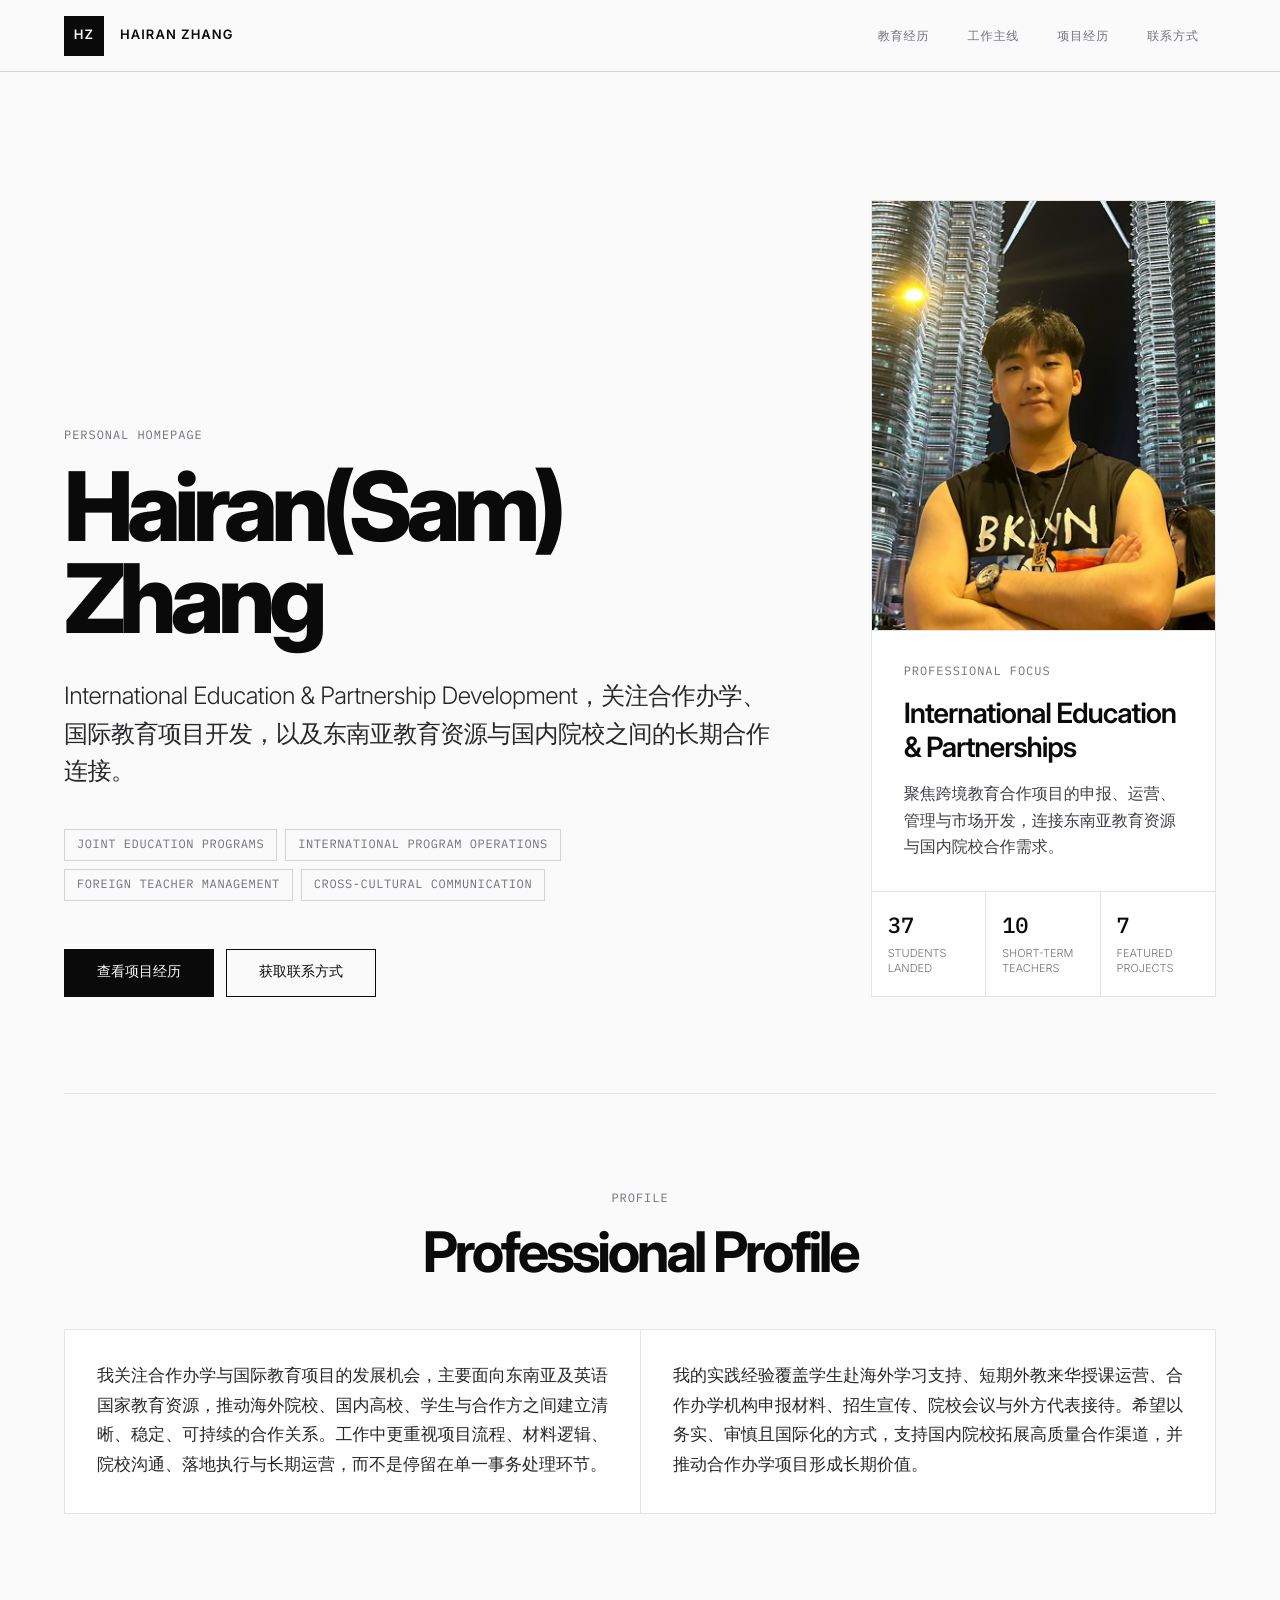
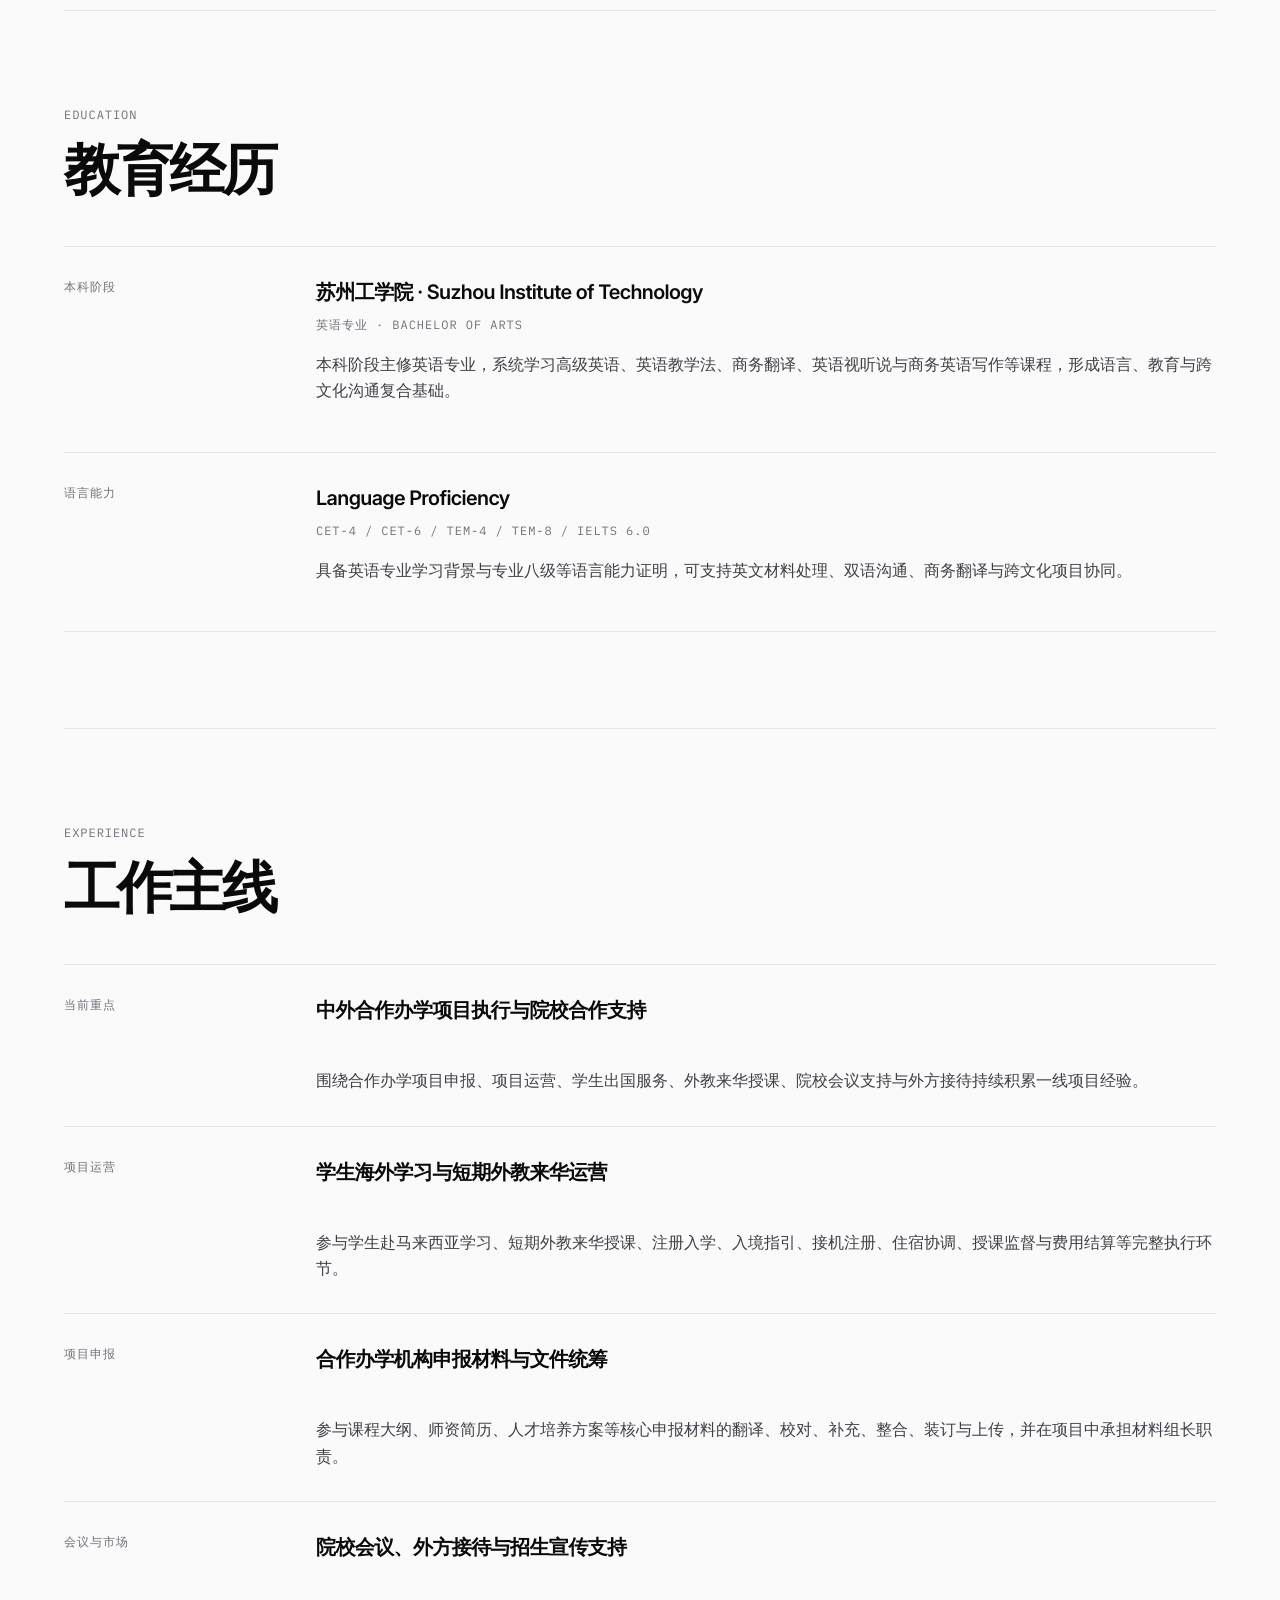
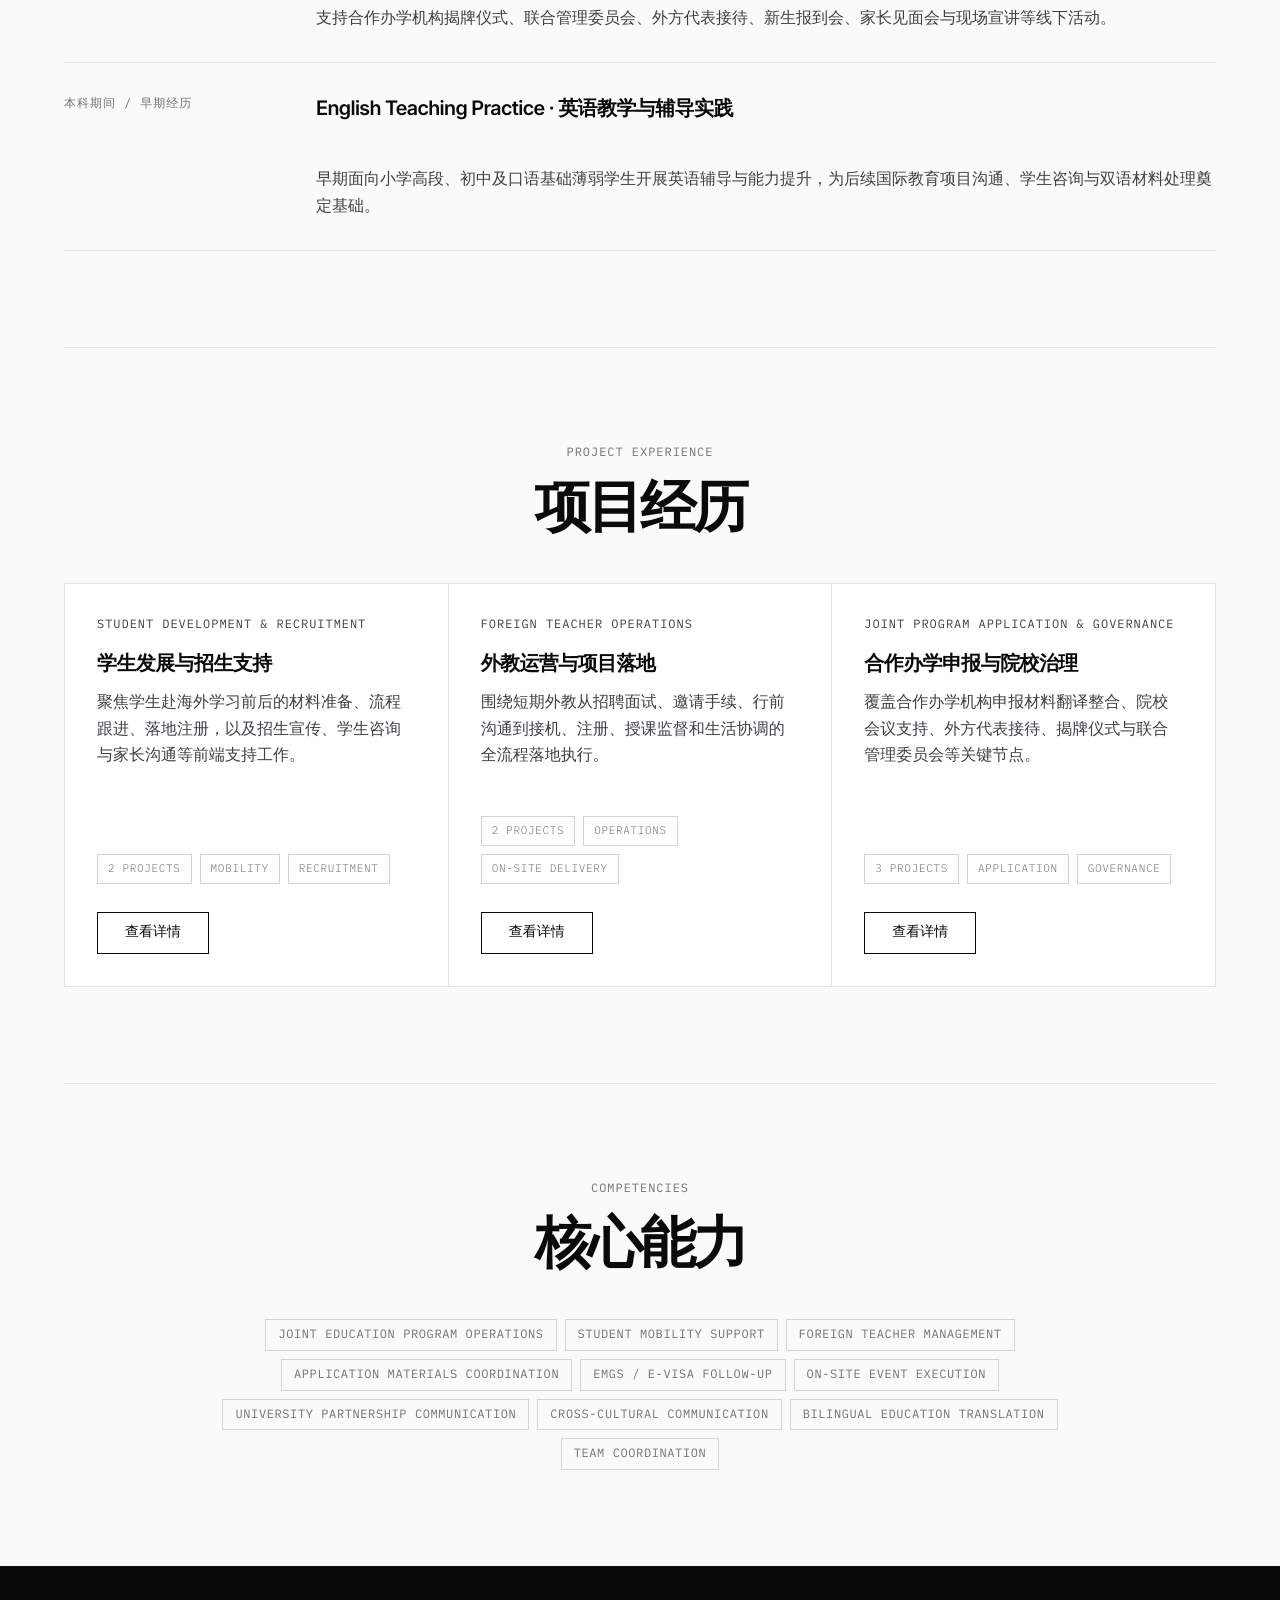
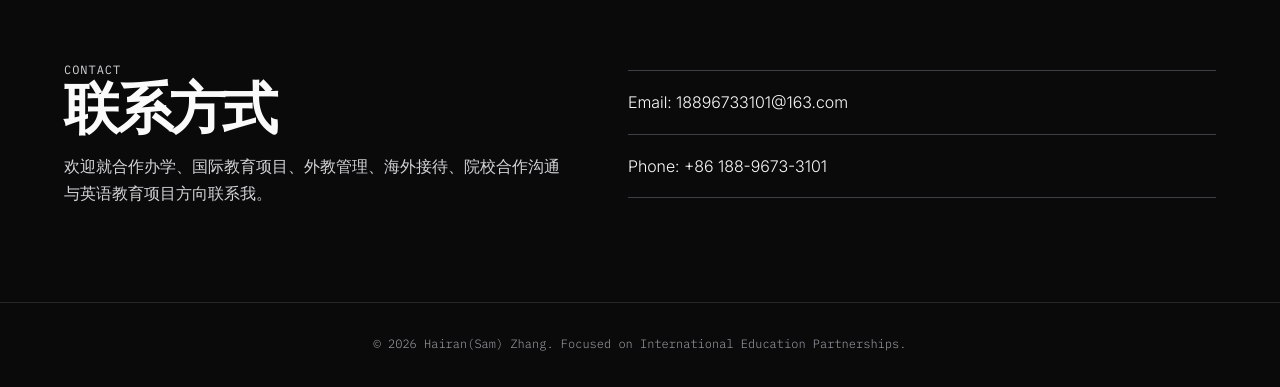
==== commit 93dd7988: "Add categorized project detail pages" ====
--- a/index.html
+++ b/index.html
@@ -169,98 +169,44 @@
         <h2>项目经历</h2>
       </div>
 
-      <div class="works-grid">
-        <article class="work-card">
-          <div class="work-index">01</div>
-          <p class="work-date">桂林理工大学 × 马来西亚多媒体大学</p>
-          <h3>学生赴马来西亚学习项目支持</h3>
-          <p class="work-role">Student Mobility & Enrollment Support</p>
-          <p>协助完成 37 名学生赴马来西亚学习前后的全流程支持，覆盖文件审核、出行准备、注册入学与落地指导等环节。</p>
-          <ul>
-            <li>独立整理分步骤指导文件，协助准备护照、证件照、健康声明、学信网认证、毕业证公证等材料。</li>
-            <li>持续跟进 EMGS 文件上传、E-VISA 申请、入境流程、机场出行指引及入学前体检事项。</li>
-            <li>37 名学生均顺利完成注册入学，实现阶段性 100% 顺利落地与入学。</li>
-          </ul>
-        </article>
-
-        <article class="work-card highlight-card">
-          <div class="work-index">02</div>
-          <p class="work-date">桂林理工大学 × 马来西亚亚太科技大学</p>
-          <h3>揭牌仪式与联合管理委员会支持</h3>
-          <p class="work-role">Foreign University Representative Support</p>
-          <p>作为外方院校国内代表，参与合作办学机构揭牌仪式及双方第一次联合管理委员会相关工作。</p>
-          <ul>
-            <li>负责会议记录与会议信息传达，协助会后沟通。</li>
-            <li>参与接待 Prof. Ho Chin Kuan、Assoc. Prof. Ts. Dr. Tan Chin Ike、Assoc. Prof. Ts. Dr. Thang Ka Fei 等外方代表。</li>
-            <li>旁听并记录第一次联合管理委员会内容，为项目后续推进提供支持。</li>
-          </ul>
-        </article>
-
-        <article class="work-card">
-          <div class="work-index">03</div>
-          <p class="work-date">桂林师范学院 × 韩国白石大学</p>
-          <h3>2025 届学生招生宣传支持</h3>
-          <p class="work-role">Recruitment Promotion Support</p>
-          <p>参与 2025 届学生招生宣传工作，包括前期全国生源联系、新生报到会支持、家长见面会参与及现场宣讲协助。</p>
-          <ul>
-            <li>参与招生前端沟通与现场活动执行。</li>
-            <li>支持学生咨询、家长沟通与项目说明。</li>
-            <li>积累面向学生和家长介绍合作办学项目的现场沟通经验。</li>
-          </ul>
-        </article>
-
-        <article class="work-card highlight-card">
-          <div class="work-index">04</div>
-          <p class="work-date">廊坊师范学院 × 澳大利亚堪培拉大学</p>
-          <h3>学分互认项目外教管理与学生转化支持</h3>
-          <p class="work-role">Foreign Teacher Operations & Student Conversion</p>
-          <p>负责 2025 年秋季学期两名自聘短期外教的全流程管理，并继续推进 2026 年春季学期三名新外教管理工作。</p>
-          <ul>
-            <li>覆盖外教招聘面试、邀请手续、机票引导、课表协调、住宿安排、接机、报备、进校注册与授课监督。</li>
-            <li>协调翻译志愿者、课件审核、生活需求远程协助、费用结算及送机等事项。</li>
-            <li>协助驻校老师完成学生谈话，推动 5 名学生确定赴澳大利亚堪培拉大学海外学习路径。</li>
-          </ul>
-        </article>
-
-        <article class="work-card">
-          <div class="work-index">05</div>
-          <p class="work-date">河南工程学院 × 澳大利亚堪培拉大学</p>
-          <h3>合作办学项目短期外教运营支持</h3>
-          <p class="work-role">Short-Term Foreign Teacher Operations</p>
-          <p>参与 2026 年春季学期短期外教运营工作，项目由合作方 JDMed、IVAS 共同提供外教资源。</p>
-          <ul>
-            <li>负责后续面试、沟通协调、接机、注册及落地执行。</li>
-            <li>项目共涉及 5 名自聘短期外教。</li>
-            <li>复用廊坊师范学院项目中沉淀的外教运营流程，保障短期授课顺利开展。</li>
-          </ul>
-        </article>
-
-        <article class="work-card">
-          <div class="work-index">06</div>
-          <p class="work-date">河南工程学院 × 马来西亚多媒体大学</p>
-          <h3>合作办学机构申报材料支持</h3>
-          <p class="work-role">Application Materials Translation & Review</p>
-          <p>参与合作办学机构申报文件的校对与翻译工作，涉及三个专业的课程大纲、师资简历、人才培养方案等核心材料。</p>
-          <ul>
-            <li>支持教育类文件翻译、材料校对和专业内容整理。</li>
-            <li>初步掌握中外合作办学机构申报文件组成、材料逻辑及申报流程。</li>
-            <li>围绕课程、师资与培养方案等核心材料提升双语文件处理能力。</li>
-          </ul>
-        </article>
-
-        <article class="work-card highlight-card">
-          <div class="work-index">07</div>
-          <p class="work-date">焦作大学 × 马来西亚亚太科技大学</p>
-          <h3>合作办学机构申报全流程参与</h3>
-          <p class="work-role">Materials Lead & Temporary Project Coordinator</p>
-          <p>完整参与申报文件准备与整合流程，并担任材料组长及项目临时主管，带领 2 名员工完成全部外方文件翻译。</p>
-          <ul>
-            <li>监督并协助申报材料的补充、完善与整理，最终与焦作大学校方共同完成整合、装订与上传。</li>
-            <li>作为外方代表参与双方初次会议，协助签订合作谅解备忘录及机构协议书。</li>
-            <li>会议结束后参与接待 Prof. Ho Chin Kuan，为双方后续合作推进提供支持。</li>
-          </ul>
-        </article>
-      </div>
+      <div class="works-grid category-grid">
+        <article class="work-card category-card">
+          <p class="work-date">Student Development & Recruitment</p>
+          <h3>学生发展与招生支持</h3>
+          <p>聚焦学生赴海外学习前后的材料准备、流程跟进、落地注册，以及招生宣传、学生咨询与家长沟通等前端支持工作。</p>
+          <div class="category-meta">
+            <span>2 Projects</span>
+            <span>Mobility</span>
+            <span>Recruitment</span>
+          </div>
+          <a class="button secondary category-link" href="./project-student-support.html">查看详情</a>
+        </article>
+
+        <article class="work-card category-card highlight-card">
+          <p class="work-date">Foreign Teacher Operations</p>
+          <h3>外教运营与项目落地</h3>
+          <p>围绕短期外教从招聘面试、邀请手续、行前沟通到接机、注册、授课监督和生活协调的全流程落地执行。</p>
+          <div class="category-meta">
+            <span>2 Projects</span>
+            <span>Operations</span>
+            <span>On-site Delivery</span>
+          </div>
+          <a class="button secondary category-link" href="./project-teacher-operations.html">查看详情</a>
+        </article>
+
+        <article class="work-card category-card">
+          <p class="work-date">Joint Program Application & Governance</p>
+          <h3>合作办学申报与院校治理</h3>
+          <p>覆盖合作办学机构申报材料翻译整合、院校会议支持、外方代表接待、揭牌仪式与联合管理委员会等关键节点。</p>
+          <div class="category-meta">
+            <span>3 Projects</span>
+            <span>Application</span>
+            <span>Governance</span>
+          </div>
+          <a class="button secondary category-link" href="./project-application-governance.html">查看详情</a>
+        </article>
+      </div>
+
     </section>
 
     <section class="section competencies-section">
--- a/styles.css
+++ b/styles.css
@@ -188,6 +188,7 @@
 }
 
 .hero-meta span,
+.hero-meta a,
 .skill-tag {
   display: inline-flex;
   align-items: center;
@@ -205,6 +206,7 @@
 }
 
 .hero-meta span:hover,
+.hero-meta a:hover,
 .skill-tag:hover {
   color: var(--color-primary);
   background: var(--color-soft);
@@ -482,15 +484,6 @@
   border-color: var(--color-primary);
 }
 
-.work-index {
-  margin-bottom: 48px;
-  font-family: "IBM Plex Mono", "SFMono-Regular", Consolas, monospace;
-  font-size: 13px;
-  font-weight: 400;
-  line-height: 1.5;
-  letter-spacing: 0.08em;
-}
-
 .work-card ul {
   padding-left: 18px;
   margin: 20px 0 0;
@@ -498,6 +491,82 @@
 
 .work-card li {
   margin-bottom: 8px;
+}
+
+.category-grid {
+  margin-top: 0;
+}
+
+.category-card {
+  color: inherit;
+}
+
+.category-card:hover .category-link {
+  color: var(--color-secondary);
+  background: var(--color-primary);
+}
+
+.category-meta {
+  display: flex;
+  flex-wrap: wrap;
+  gap: 8px;
+  margin-top: auto;
+  padding-top: 32px;
+}
+
+.category-meta span {
+  display: inline-flex;
+  align-items: center;
+  min-height: 28px;
+  padding: 5px 10px;
+  color: var(--color-muted);
+  border: 1px solid var(--color-tertiary);
+  font-family: "IBM Plex Mono", "SFMono-Regular", Consolas, monospace;
+  font-size: 11px;
+  letter-spacing: 0.06em;
+  text-transform: uppercase;
+}
+
+.category-link {
+  align-self: flex-start;
+  min-width: 112px;
+  min-height: 42px;
+  margin-top: 28px;
+  padding: 10px 22px;
+}
+
+.projects-hero {
+  grid-template-columns: minmax(0, 1fr);
+  min-height: auto;
+  padding-bottom: 88px;
+}
+
+.projects-hero .hero-content {
+  max-width: 920px;
+}
+
+.project-category-section {
+  padding-top: 96px;
+}
+
+.category-summary {
+  max-width: 760px;
+  margin: -24px 0 40px;
+}
+
+.category-summary p {
+  margin: 0;
+  color: #3f3f46;
+  font-size: 17px;
+  line-height: 1.75;
+}
+
+.project-detail-grid {
+  grid-template-columns: repeat(2, minmax(0, 1fr));
+}
+
+.application-grid {
+  grid-template-columns: repeat(3, minmax(0, 1fr));
 }
 
 .skills-container {
@@ -585,6 +654,8 @@
   }
 
   .works-grid,
+  .project-detail-grid,
+  .application-grid,
   .statement-card {
     grid-template-columns: 1fr;
   }
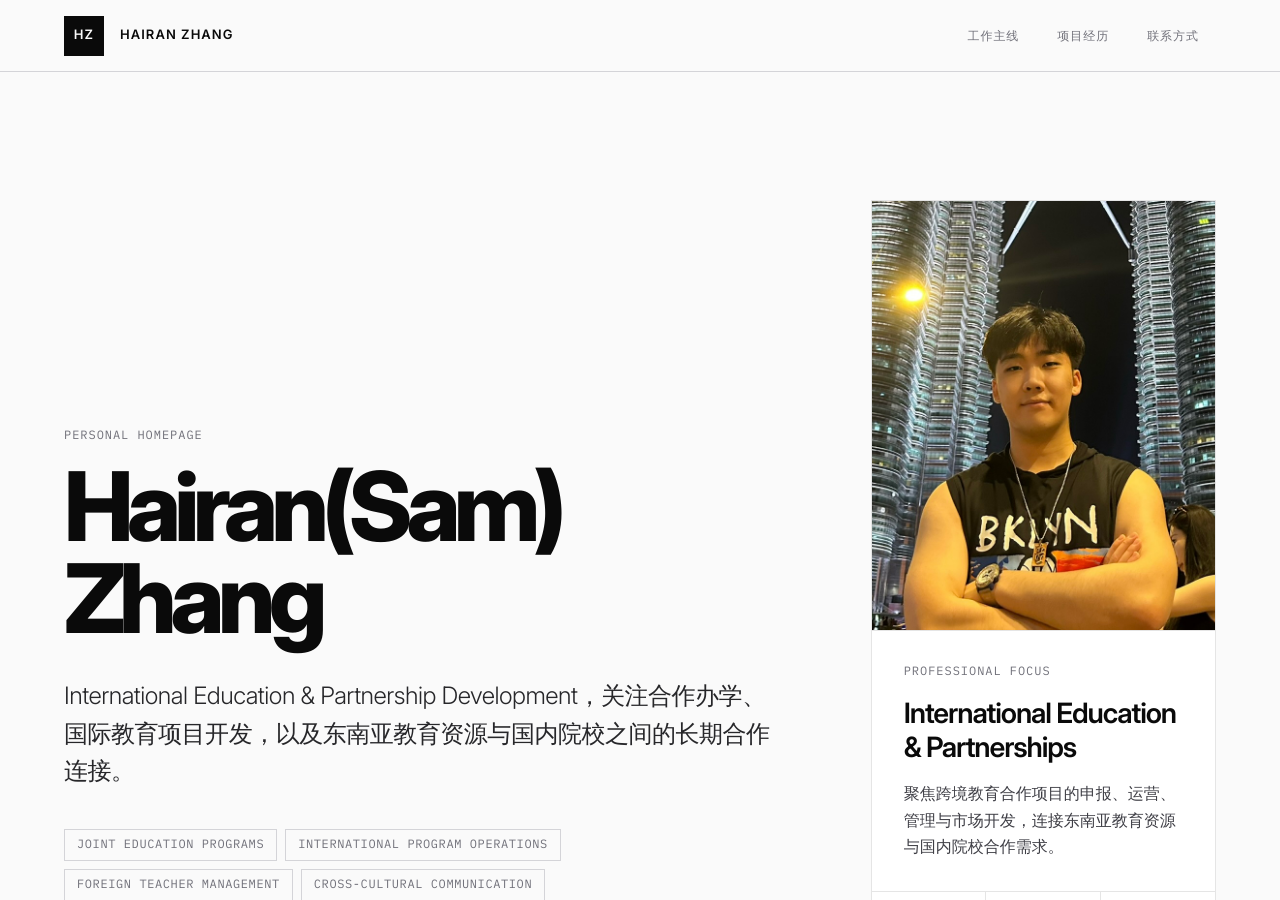
==== commit 7c62811b: "Refine homepage navigation layout" ====
--- a/index.html
+++ b/index.html
@@ -12,7 +12,7 @@
   <link href="https://fonts.googleapis.com/css2?family=IBM+Plex+Mono:wght@400;500&family=Inter:wght@300;400;500;600;700;800&display=swap" rel="stylesheet" />
   <link rel="stylesheet" href="./styles.css" />
 </head>
-<body>
+<body class="home-interface">
   <div class="ambient ambient-one"></div>
   <div class="ambient ambient-two"></div>
 
@@ -29,15 +29,15 @@
     </button>
 
     <nav class="nav" aria-label="主导航">
-      <a href="#education">教育经历</a>
       <a href="#experience">工作主线</a>
       <a href="#works">项目经历</a>
       <a href="#contact">联系方式</a>
     </nav>
   </header>
 
-  <main>
-    <section id="home" class="hero academic-hero">
+  <main class="homepage-shell" aria-label="主页与横向扩展板块浏览">
+    <section id="home" class="home-panel" aria-label="首页信息纵向浏览">
+    <section class="hero academic-hero">
       <div class="hero-content">
         <p class="eyebrow">Personal Homepage</p>
         <h1>Hairan(Sam) Zhang</h1>
@@ -86,7 +86,7 @@
       </aside>
     </section>
 
-    <section class="section intro-section">
+    <section id="profile" class="section intro-section">
       <div class="section-heading centered">
         <p>Profile</p>
         <h2>Professional Profile</h2>
@@ -128,88 +128,7 @@
       </div>
     </section>
 
-    <section id="experience" class="section">
-      <div class="section-heading">
-        <p>Experience</p>
-        <h2>工作主线</h2>
-      </div>
-
-      <div class="timeline luxe-timeline">
-        <article>
-          <span>当前重点</span>
-          <h3>中外合作办学项目执行与院校合作支持</h3>
-          <p>围绕合作办学项目申报、项目运营、学生出国服务、外教来华授课、院校会议支持与外方接待持续积累一线项目经验。</p>
-        </article>
-        <article>
-          <span>项目运营</span>
-          <h3>学生海外学习与短期外教来华运营</h3>
-          <p>参与学生赴马来西亚学习、短期外教来华授课、注册入学、入境指引、接机注册、住宿协调、授课监督与费用结算等完整执行环节。</p>
-        </article>
-        <article>
-          <span>项目申报</span>
-          <h3>合作办学机构申报材料与文件统筹</h3>
-          <p>参与课程大纲、师资简历、人才培养方案等核心申报材料的翻译、校对、补充、整合、装订与上传，并在项目中承担材料组长职责。</p>
-        </article>
-        <article>
-          <span>会议与市场</span>
-          <h3>院校会议、外方接待与招生宣传支持</h3>
-          <p>支持合作办学机构揭牌仪式、联合管理委员会、外方代表接待、新生报到会、家长见面会与现场宣讲等线下活动。</p>
-        </article>
-        <article>
-          <span>本科期间 / 早期经历</span>
-          <h3>English Teaching Practice · 英语教学与辅导实践</h3>
-          <p>早期面向小学高段、初中及口语基础薄弱学生开展英语辅导与能力提升，为后续国际教育项目沟通、学生咨询与双语材料处理奠定基础。</p>
-        </article>
-      </div>
-    </section>
-
-    <section id="works" class="section fancy-section">
-      <div class="section-heading centered">
-        <p>Project Experience</p>
-        <h2>项目经历</h2>
-      </div>
-
-      <div class="works-grid category-grid">
-        <article class="work-card category-card">
-          <p class="work-date">Student Development & Recruitment</p>
-          <h3>学生发展与招生支持</h3>
-          <p>聚焦学生赴海外学习前后的材料准备、流程跟进、落地注册，以及招生宣传、学生咨询与家长沟通等前端支持工作。</p>
-          <div class="category-meta">
-            <span>2 Projects</span>
-            <span>Mobility</span>
-            <span>Recruitment</span>
-          </div>
-          <a class="button secondary category-link" href="./project-student-support.html">查看详情</a>
-        </article>
-
-        <article class="work-card category-card highlight-card">
-          <p class="work-date">Foreign Teacher Operations</p>
-          <h3>外教运营与项目落地</h3>
-          <p>围绕短期外教从招聘面试、邀请手续、行前沟通到接机、注册、授课监督和生活协调的全流程落地执行。</p>
-          <div class="category-meta">
-            <span>2 Projects</span>
-            <span>Operations</span>
-            <span>On-site Delivery</span>
-          </div>
-          <a class="button secondary category-link" href="./project-teacher-operations.html">查看详情</a>
-        </article>
-
-        <article class="work-card category-card">
-          <p class="work-date">Joint Program Application & Governance</p>
-          <h3>合作办学申报与院校治理</h3>
-          <p>覆盖合作办学机构申报材料翻译整合、院校会议支持、外方代表接待、揭牌仪式与联合管理委员会等关键节点。</p>
-          <div class="category-meta">
-            <span>3 Projects</span>
-            <span>Application</span>
-            <span>Governance</span>
-          </div>
-          <a class="button secondary category-link" href="./project-application-governance.html">查看详情</a>
-        </article>
-      </div>
-
-    </section>
-
-    <section class="section competencies-section">
+    <section id="competencies" class="section competencies-section">
       <div class="section-heading centered">
         <p>Competencies</p>
         <h2>核心能力</h2>
@@ -241,6 +160,88 @@
         </div>
       </div>
     </section>
+    </section>
+
+    <section id="experience" class="section">
+      <div class="section-heading">
+        <p>Experience</p>
+        <h2>工作主线</h2>
+      </div>
+
+      <div class="timeline luxe-timeline">
+        <article>
+          <span>当前重点</span>
+          <h3>中外合作办学项目执行与院校合作支持</h3>
+          <p>围绕合作办学项目申报、项目运营、学生出国服务、外教来华授课、院校会议支持与外方接待持续积累一线项目经验。</p>
+        </article>
+        <article>
+          <span>项目运营</span>
+          <h3>学生海外学习与短期外教来华运营</h3>
+          <p>参与学生赴马来西亚学习、短期外教来华授课、注册入学、入境指引、接机注册、住宿协调、授课监督与费用结算等完整执行环节。</p>
+        </article>
+        <article>
+          <span>项目申报</span>
+          <h3>合作办学机构申报材料与文件统筹</h3>
+          <p>参与课程大纲、师资简历、人才培养方案等核心申报材料的翻译、校对、补充、整合、装订与上传，并在项目中承担材料组长职责。</p>
+        </article>
+        <article>
+          <span>会议与市场</span>
+          <h3>院校会议、外方接待与招生宣传支持</h3>
+          <p>支持合作办学机构揭牌仪式、联合管理委员会、外方代表接待、新生报到会、家长见面会与现场宣讲等线下活动。</p>
+        </article>
+        <article>
+          <span>本科期间 / 早期经历</span>
+          <h3>English Teaching Practice · 英语教学与辅导实践</h3>
+          <p>早期面向小学高段、初中及口语基础薄弱学生开展英语辅导与能力提升，为后续国际教育项目沟通、学生咨询与双语材料处理奠定基础。</p>
+        </article>
+      </div>
+    </section>
+
+    <section id="works" class="section fancy-section">
+      <div class="section-heading centered">
+        <p>Project Experience</p>
+        <h2>项目经历</h2>
+      </div>
+
+      <div class="works-grid category-grid">
+        <article class="work-card category-card">
+          <p class="work-date">Student Development & Recruitment</p>
+          <h3>学生发展与招生支持</h3>
+          <p>聚焦学生赴海外学习前后的材料准备、流程跟进、落地注册，以及招生宣传、学生咨询与家长沟通等前端支持工作。</p>
+          <div class="category-meta">
+            <span>2 Projects</span>
+            <span>Mobility</span>
+            <span>Recruitment</span>
+          </div>
+          <a class="button secondary category-link" href="./project-student-support.html">查看详情</a>
+        </article>
+
+        <article class="work-card category-card highlight-card">
+          <p class="work-date">Foreign Teacher Operations</p>
+          <h3>外教运营与项目落地</h3>
+          <p>围绕短期外教从招聘面试、邀请手续、行前沟通到接机、注册、授课监督和生活协调的全流程落地执行。</p>
+          <div class="category-meta">
+            <span>2 Projects</span>
+            <span>Operations</span>
+            <span>On-site Delivery</span>
+          </div>
+          <a class="button secondary category-link" href="./project-teacher-operations.html">查看详情</a>
+        </article>
+
+        <article class="work-card category-card">
+          <p class="work-date">Joint Program Application & Governance</p>
+          <h3>合作办学申报与院校治理</h3>
+          <p>覆盖合作办学机构申报材料翻译整合、院校会议支持、外方代表接待、揭牌仪式与联合管理委员会等关键节点。</p>
+          <div class="category-meta">
+            <span>3 Projects</span>
+            <span>Application</span>
+            <span>Governance</span>
+          </div>
+          <a class="button secondary category-link" href="./project-application-governance.html">查看详情</a>
+        </article>
+      </div>
+
+    </section>
   </main>
 
   <footer class="site-footer">
--- a/styles.css
+++ b/styles.css
@@ -16,6 +16,10 @@
 
 html {
   scroll-behavior: smooth;
+}
+
+html:has(.home-interface) {
+  overflow: hidden;
 }
 
 body {
@@ -29,6 +33,11 @@
   line-height: 1.65;
   overflow-x: hidden;
   text-rendering: geometricPrecision;
+}
+
+.home-interface {
+  height: 100vh;
+  overflow: hidden;
 }
 
 body::before,
@@ -108,10 +117,68 @@
   transition: color 160ms ease, background 160ms ease, border-color 160ms ease;
 }
 
-.nav a:hover {
+.nav a:hover,
+.nav a.active {
   color: var(--color-primary);
   background: var(--color-soft);
   border-color: var(--color-line);
+}
+
+.home-interface .site-header {
+  position: fixed;
+}
+
+.home-interface .site-footer {
+  display: none;
+}
+
+.homepage-shell {
+  display: flex;
+  width: 100vw;
+  height: calc(100vh - 72px);
+  margin-top: 72px;
+  overflow-x: auto;
+  overflow-y: hidden;
+  scroll-behavior: smooth;
+  scroll-snap-type: x mandatory;
+  scrollbar-width: thin;
+  scrollbar-color: var(--color-primary) var(--color-line);
+}
+
+.homepage-shell::-webkit-scrollbar {
+  height: 6px;
+}
+
+.homepage-shell::-webkit-scrollbar-track {
+  background: var(--color-line);
+}
+
+.homepage-shell::-webkit-scrollbar-thumb {
+  background: var(--color-primary);
+}
+
+.homepage-shell > .home-panel,
+.homepage-shell > .section {
+  flex: 0 0 100vw;
+  width: 100vw;
+  max-width: none;
+  height: 100%;
+  min-height: 0;
+  margin: 0;
+  overflow-y: auto;
+  scroll-snap-align: start;
+  scroll-snap-stop: always;
+}
+
+.homepage-shell > .section {
+  padding: clamp(72px, 8vw, 112px) var(--space-page);
+  border-top: 0;
+}
+
+.homepage-shell > .section > * {
+  width: min(var(--max-width), 100%);
+  margin-right: auto;
+  margin-left: auto;
 }
 
 .menu-button {
@@ -671,6 +738,11 @@
     min-height: 64px;
   }
 
+  .homepage-shell {
+    height: calc(100vh - 64px);
+    margin-top: 64px;
+  }
+
   .menu-button {
     display: block;
   }
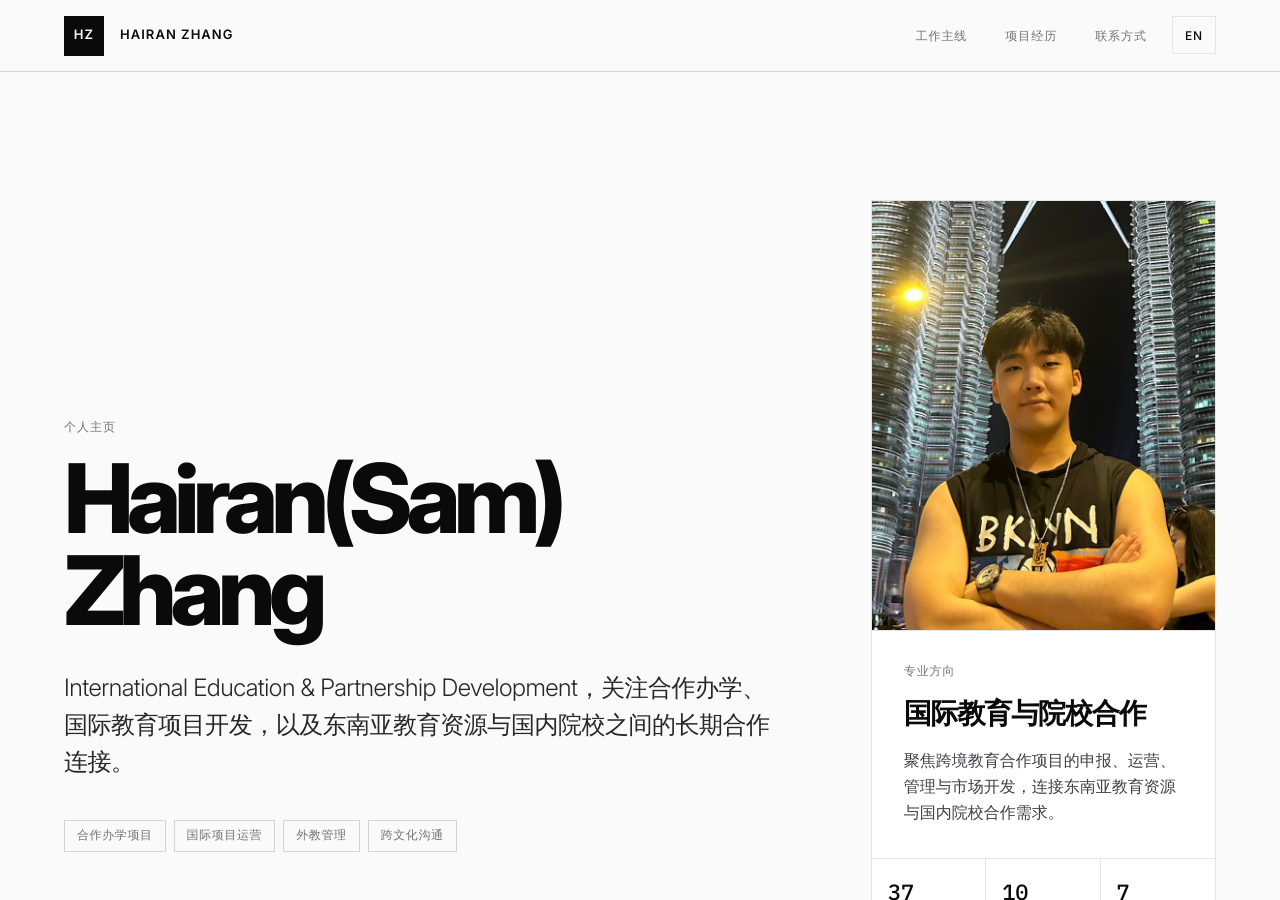
==== commit cfbbe0ee: "Add bilingual language toggle" ====
--- a/index.html
+++ b/index.html
@@ -22,17 +22,21 @@
       Hairan Zhang
     </a>
 
-    <button class="menu-button" type="button" aria-label="打开导航菜单">
-      <span></span>
-      <span></span>
-      <span></span>
-    </button>
-
-    <nav class="nav" aria-label="主导航">
-      <a href="#experience">工作主线</a>
-      <a href="#works">项目经历</a>
-      <a href="#contact">联系方式</a>
-    </nav>
+    <div class="header-actions">
+      <nav class="nav" aria-label="主导航">
+        <a href="#experience">工作主线</a>
+        <a href="#works">项目经历</a>
+        <a href="#contact">联系方式</a>
+      </nav>
+
+      <button class="language-toggle" type="button" data-language-toggle aria-label="Switch to English">EN</button>
+
+      <button class="menu-button" type="button" aria-label="打开导航菜单">
+        <span></span>
+        <span></span>
+        <span></span>
+      </button>
+    </div>
   </header>
 
   <main class="homepage-shell" aria-label="主页与横向扩展板块浏览">
--- a/styles.css
+++ b/styles.css
@@ -122,6 +122,32 @@
   color: var(--color-primary);
   background: var(--color-soft);
   border-color: var(--color-line);
+}
+
+.header-actions {
+  display: flex;
+  align-items: center;
+  gap: 8px;
+}
+
+.language-toggle {
+  min-width: 44px;
+  min-height: 38px;
+  padding: 0 12px;
+  color: var(--color-primary);
+  background: transparent;
+  border: 1px solid var(--color-line);
+  font-family: var(--font-mono);
+  font-size: 12px;
+  font-weight: 500;
+  letter-spacing: 0.08em;
+  cursor: pointer;
+  transition: color 160ms ease, background 160ms ease, border-color 160ms ease;
+}
+
+.language-toggle:hover {
+  background: var(--color-soft);
+  border-color: var(--color-primary);
 }
 
 .home-interface .site-header {
@@ -747,6 +773,16 @@
     display: block;
   }
 
+  .header-actions {
+    gap: 10px;
+  }
+
+  .language-toggle {
+    min-width: 40px;
+    min-height: 36px;
+    padding: 0 10px;
+  }
+
   .nav {
     position: absolute;
     top: 64px;
